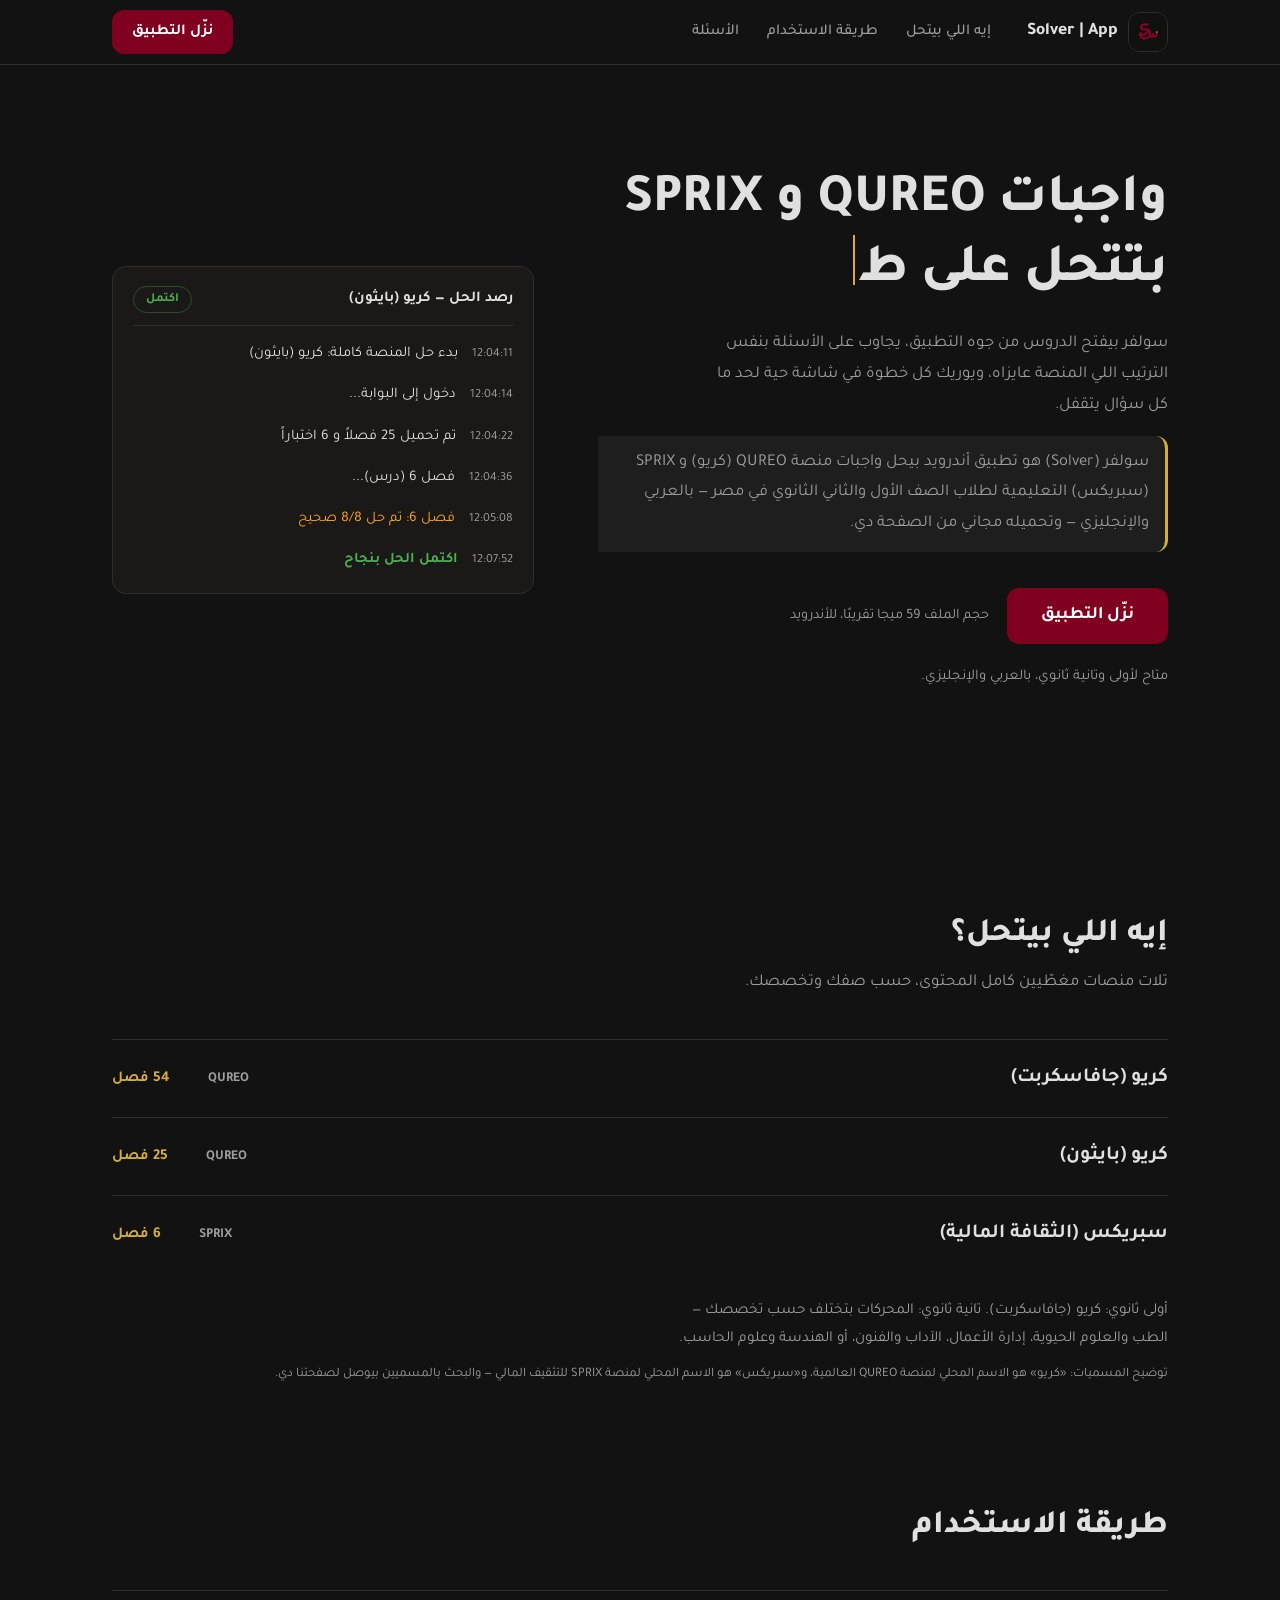
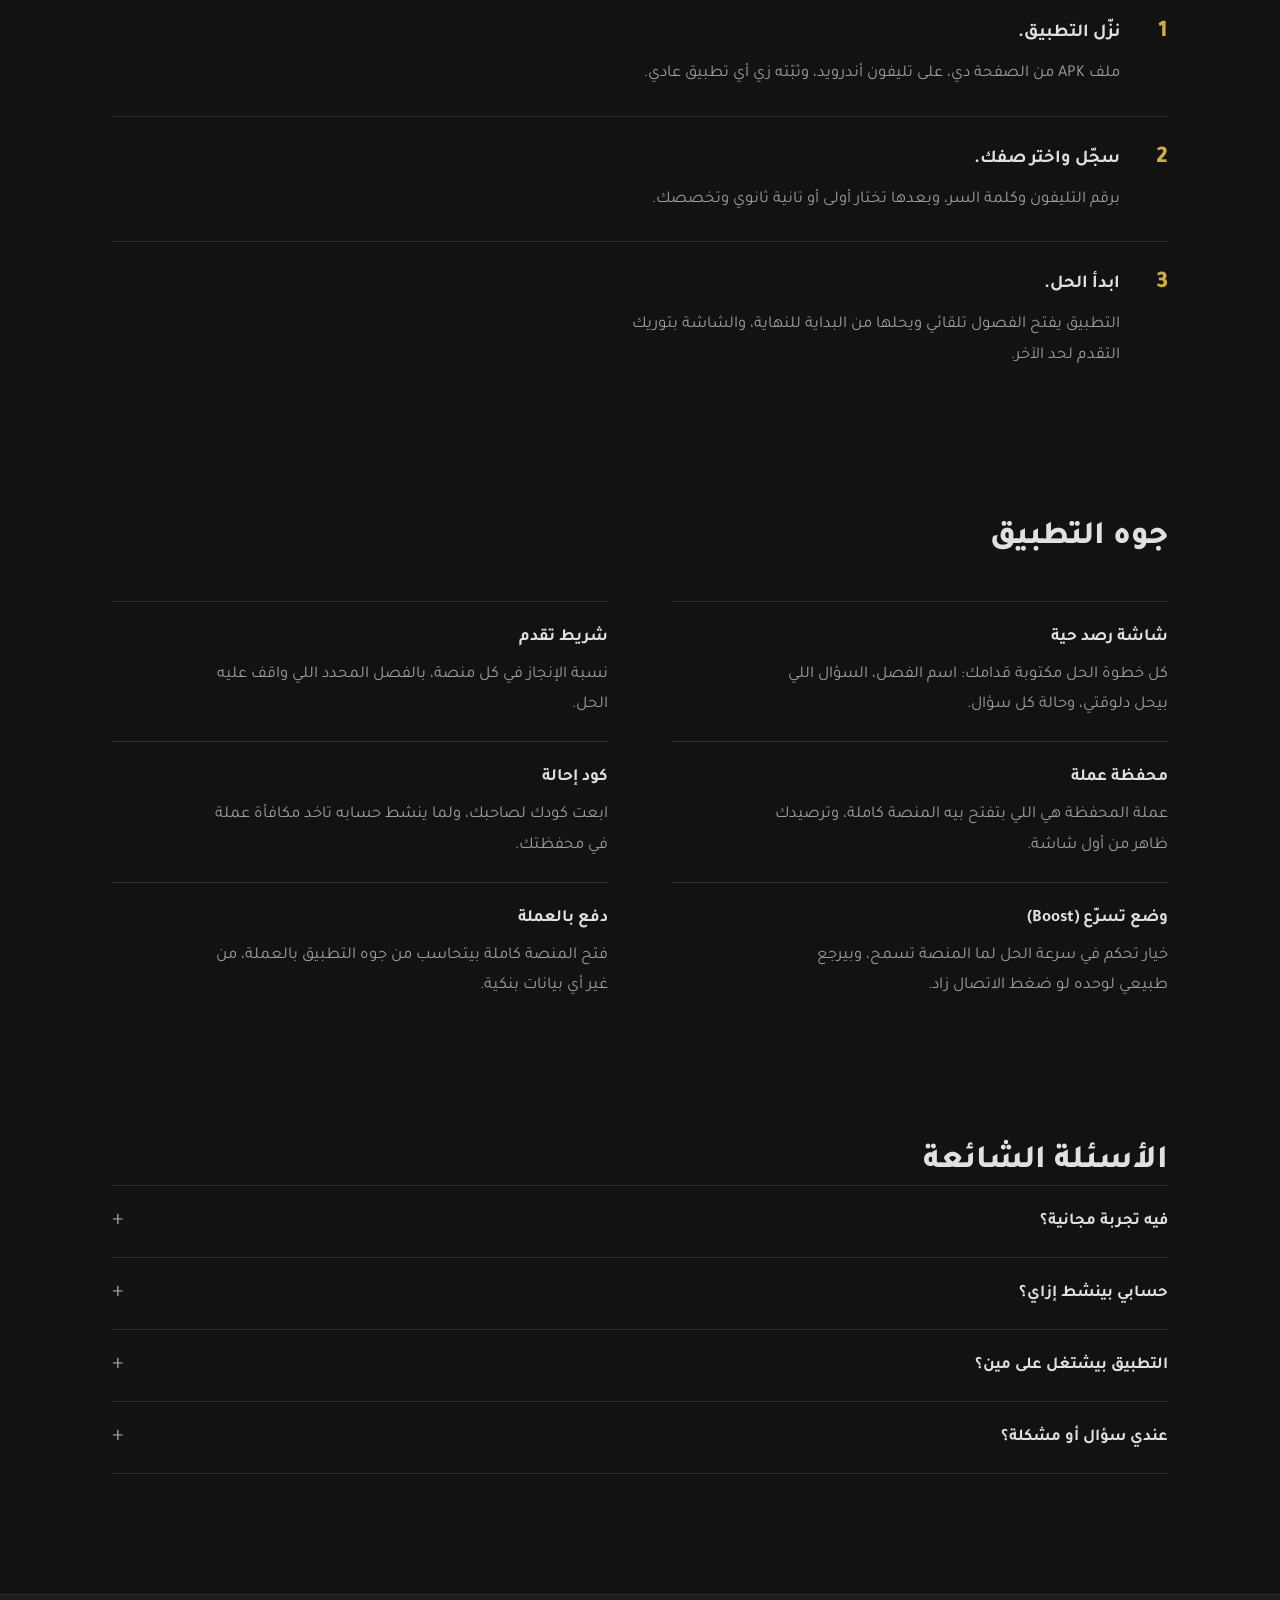
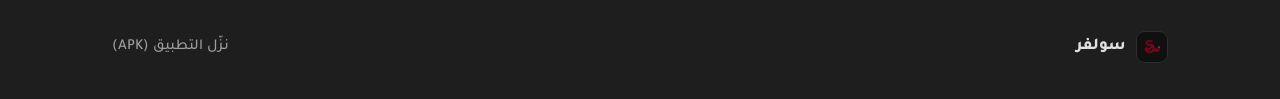
==== index.html @ 4a4a36e2 "Hero: typing animation, brand "Solver | App", hide geo-answer on mobile" ====
<!DOCTYPE html>
<html lang="ar" dir="rtl">
<head>
  <meta charset="utf-8">
  <meta name="viewport" content="width=device-width, initial-scale=1">
  <title>سولفر — حل واجبات QUREO و SPRIX</title>
  <meta name="description" content="تطبيق سولفر بيفتح دروس QUREO و SPRIX من جوه التطبيق، ويجاوب على الأسئلة خطوة بخطوة قدامك. متاح لأولى وتانية ثانوي، بالعربي والإنجليزي.">
  <meta name="theme-color" content="#121212">
  <meta name="robots" content="index,follow">
  <meta name="google-site-verification" content="googlea60b0d3c712e63ef">
  <link rel="canonical" href="https://solverapp-zeta.vercel.app/">
  <meta property="og:title" content="سولفر — حل واجبات QUREO و SPRIX">
  <meta property="og:description" content="التطبيق بيفتح الدروس من جوه، ويجاوب على الأسئلة بالترتيب اللي المنصة عايزاه — لحد ما كل سؤال يتقفل.">
  <meta property="og:type" content="website">
  <meta property="og:url" content="https://solverapp-zeta.vercel.app/">
  <meta property="og:site_name" content="سولفر">
  <meta property="og:locale" content="ar_EG">
  <meta property="og:image" content="https://solverapp-zeta.vercel.app/assets/branding/og-banner.png">
  <meta property="og:image:width" content="1200">
  <meta property="og:image:height" content="630">
  <meta property="og:image:alt" content="لوجو تطبيق سولفر على خلفية داكنة">
  <meta name="twitter:card" content="summary_large_image">
  <meta name="twitter:title" content="سولفر — حل واجبات QUREO و SPRIX">
  <meta name="twitter:description" content="تطبيق أندرويد بيحل واجبات كريو و سبريكس خطوة بخطوة — نزّله من الصفحة.">
  <meta name="twitter:image" content="https://solverapp-zeta.vercel.app/assets/branding/og-banner.png">
  <link rel="icon" type="image/png" href="assets/branding/favicon.png">
  <link rel="apple-touch-icon" href="assets/branding/apple-touch-icon.png">
  <link rel="manifest" href="manifest.json">
  <link rel="preload" as="font" type="font/woff2" href="assets/fonts/Tajawal-Regular.woff2" crossorigin>
  <link rel="preload" as="font" type="font/woff2" href="assets/fonts/Tajawal-ExtraBold.woff2" crossorigin>
  <script type="application/ld+json">
  {
    "@context": "https://schema.org",
    "@graph": [
      {
        "@type": "Organization",
        "name": "سولفر",
        "alternateName": "Solver",
        "url": "https://solverapp-zeta.vercel.app/",
        "logo": "https://solverapp-zeta.vercel.app/assets/branding/logo.png",
        "founder": { "@type": "Person", "name": "Omar Sayed" }
      },
      {
        "@type": "MobileApplication",
        "name": "سولفر",
        "alternateName": "Solver",
        "operatingSystem": "Android",
        "applicationCategory": "EducationalApplication",
        "inLanguage": ["ar", "en"],
        "fileSize": "59.5MB",
        "downloadUrl": "https://solverapp-zeta.vercel.app/downloads/Solver-Platform.apk",
        "url": "https://solverapp-zeta.vercel.app/",
        "description": "تطبيق أندرويد بيفتح دروس منصات QUREO و SPRIX من جواه ويحل واجبها بالترتيب المطلوب لأولى وتانية ثانوي بالعربي والإنجليزي.",
        "offers": {
          "@type": "Offer",
          "price": "0",
          "priceCurrency": "EGP",
          "description": "التحميل مجاني وأول فصول كل منصة بتتحل ببلاش، والباقي بعملة داخل التطبيق."
        },
        "author": { "@type": "Person", "name": "Omar Sayed" }
      },
      {
        "@type": "FAQPage",
        "mainEntity": [
          {
            "@type": "Question",
            "name": "فيه تجربة مجانية؟",
            "acceptedAnswer": { "@type": "Answer", "text": "أيوه. كل منصة فيها فصول تجريبية بتتحل ببلاش، وباقي الفصول بيتفتح بعملة من محفظتك." }
          },
          {
            "@type": "Question",
            "name": "حسابي بينشط إزاي؟",
            "acceptedAnswer": { "@type": "Answer", "text": "بعد التسجيل، الإدارة بتراجع بياناتك وتفعّل المحركات بتاعتك. لو استنيت معاملة طويلة، كلّم صفحة الدعم من جوه التطبيق." }
          },
          {
            "@type": "Question",
            "name": "التطبيق بيشتغل على مين؟",
            "acceptedAnswer": { "@type": "Answer", "text": "تليفونات أندرويد بس، مفيش إصدار للآيفون حاليًا." }
          },
          {
            "@type": "Question",
            "name": "عندي سؤال أو مشكلة؟",
            "acceptedAnswer": { "@type": "Answer", "text": "جوه التطبيق في صفحة الدعم — الفريق بيستقبل المشاكل والاقتراحات من هناك." }
          }
        ]
      }
    ]
  }
  </script>
  <link rel="stylesheet" href="assets/style.css">
  <script>document.documentElement.className += ' js';</script>
</head>
<body>

<header class="site-head">
  <div class="wrap head-in">
    <a class="brand" href="#top">
      <img class="brand-mark" src="assets/branding/logo.png" alt="" aria-hidden="true">
      <span class="brand-name">Solver | App</span>
    </a>
    <nav aria-label="التنقل الرئيسي">
      <a class="head-link" href="#ela-mokus">إيه اللي بيتحل</a>
      <a class="head-link" href="#ezay">طريقة الاستخدام</a>
      <a class="head-link" href="#asaelah">الأسئلة</a>
    </nav>
    <a class="btn btn-primary head-cta" href="downloads/Solver-Platform.apk" download>نزّل التطبيق</a>
  </div>
</header>

<main id="top">

  <section class="hero wrap">
    <div class="hero-copy">
      <h1 data-type>واجبات <span class="lat">QUREO</span> و <span class="lat">SPRIX</span> بتتحل على طول.</h1>
      <p class="hero-sub">سولفر بيفتح الدروس من جوه التطبيق، يجاوب على الأسئلة بنفس الترتيب اللي المنصة عايزاه، ويوريك كل خطوة في شاشة حية لحد ما كل سؤال يتقفل.</p>
      <p class="geo-answer">سولفر (Solver) هو تطبيق أندرويد بيحل واجبات منصة QUREO (كريو) و SPRIX (سبريكس) التعليمية لطلاب الصف الأول والثاني الثانوي في مصر — بالعربي والإنجليزي — وتحميله مجاني من الصفحة دي.</p>
      <div class="hero-actions">
        <a class="btn btn-primary btn-big" href="downloads/Solver-Platform.apk" download>نزّل التطبيق</a>
        <span class="hero-note">حجم الملف 59 ميجا تقريبًا، للأندرويد</span>
      </div>
      <p class="hero-foot">متاح لأولى وتانية ثانوي، بالعربي والإنجليزي.</p>
    </div>

    <aside class="hero-log" aria-label="مثال من شاشة رصد الحل داخل التطبيق">
      <div class="log-head">
        <span class="log-title">رصد الحل — كريو (بايثون)</span>
        <span class="log-chip">اكتمل</span>
      </div>
      <ol class="log-lines">
        <li style="--d:.05s"><span class="log-t">12:04:11</span><p>بدء حل المنصة كاملة: كريو (بايثون)</p></li>
        <li style="--d:.35s"><span class="log-t">12:04:14</span><p>دخول إلى البوابة...</p></li>
        <li style="--d:.65s"><span class="log-t">12:04:22</span><p>تم تحميل 25 فصلاً و 6 اختباراً</p></li>
        <li style="--d:.95s"><span class="log-t">12:04:36</span><p>فصل 6 (درس)...</p></li>
        <li style="--d:1.25s"><span class="log-t">12:05:08</span><p>فصل 6: تم حل 8/8 صحيح</p></li>
        <li style="--d:1.5s"><span class="log-t">12:07:52</span><p>اكتمل الحل بنجاح</p></li>
      </ol>
    </aside>
  </section>

  <section class="ela-mokus wrap" id="ela-mokus">
    <h2>إيه اللي بيتحل؟</h2>
    <p class="section-sub">تلات منصات مغطّيين كامل المحتوى، حسب صفك وتخصصك.</p>
    <ul class="mokus-list">
      <li>
        <span class="mokus-name">كريو (جافاسكربت)</span>
        <span class="mokus-plat">QUREO</span>
        <span class="mokus-chap">54 فصل</span>
      </li>
      <li>
        <span class="mokus-name">كريو (بايثون)</span>
        <span class="mokus-plat">QUREO</span>
        <span class="mokus-chap">25 فصل</span>
      </li>
      <li>
        <span class="mokus-name">سبريكس (الثقافة المالية)</span>
        <span class="mokus-plat">SPRIX</span>
        <span class="mokus-chap">6 فصل</span>
      </li>
    </ul>
    <p class="ela-note">أولى ثانوي: كريو (جافاسكربت). تانية ثانوي: المحركات بتختلف حسب تخصصك — الطب والعلوم الحيوية، إدارة الأعمال، الآداب والفنون، أو الهندسة وعلوم الحاسب.</p>
    <p class="glossary">توضيح المسميات: «كريو» هو الاسم المحلي لمنصة QUREO العالمية، و«سبريكس» هو الاسم المحلي لمنصة SPRIX للتثقيف المالي — والبحث بالمسميين بيوصل لصفحتنا دي.</p>
  </section>

  <section class="ezay wrap" id="ezay">
    <h2>طريقة الاستخدام</h2>
    <ol class="kez">
      <li>
        <strong>نزّل التطبيق.</strong>
        <p>ملف APK من الصفحة دي، على تليفون أندرويد، وثبّته زي أي تطبيق عادي.</p>
      </li>
      <li>
        <strong>سجّل واختر صفك.</strong>
        <p>برقم التليفون وكلمة السر، وبعدها تختار أولى أو تانية ثانوي وتخصصك.</p>
      </li>
      <li>
        <strong>ابدأ الحل.</strong>
        <p>التطبيق يفتح الفصول تلقائي ويحلها من البداية للنهاية، والشاشة بتوريك التقدم لحد الآخر.</p>
      </li>
    </ol>
  </section>

  <section class="jwa wrap">
    <h2>جوه التطبيق</h2>
    <ul class="jwa-list">
      <li>
        <strong>شاشة رصد حية</strong>
        <p>كل خطوة الحل مكتوبة قدامك: اسم الفصل، السؤال اللي بيحل دلوقتي، وحالة كل سؤال.</p>
      </li>
      <li>
        <strong>شريط تقدم</strong>
        <p>نسبة الإنجاز في كل منصة، بالفصل المحدد اللي واقف عليه الحل.</p>
      </li>
      <li>
        <strong>محفظة عملة</strong>
        <p>عملة المحفظة هي اللي بتفتح بيه المنصة كاملة، وترصيدك ظاهر من أول شاشة.</p>
      </li>
      <li>
        <strong>كود إحالة</strong>
        <p>ابعت كودك لصاحبك، ولما ينشط حسابه تاخد مكافأة عملة في محفظتك.</p>
      </li>
      <li>
        <strong>وضع تسرّع (Boost)</strong>
        <p>خيار تحكم في سرعة الحل لما المنصة تسمح، وبيرجع طبيعي لوحده لو ضغط الاتصال زاد.</p>
      </li>
      <li>
        <strong>دفع بالعملة</strong>
        <p>فتح المنصة كاملة بيتحاسب من جوه التطبيق بالعملة، من غير أي بيانات بنكية.</p>
      </li>
    </ul>
  </section>

  <section class="asaelah wrap" id="asaelah">
    <h2>الأسئلة الشائعة</h2>
    <details>
      <summary>فيه تجربة مجانية؟</summary>
      <p>أيوه. كل منصة فيها فصول تجريبية بتتحل ببلاش، وباقي الفصول بيتفتح بعملة من محفظتك.</p>
    </details>
    <details>
      <summary>حسابي بينشط إزاي؟</summary>
      <p>بعد التسجيل، الإدارة بتراجع بياناتك وتفعّل المحركات بتاعتك. لو استنيت معاملة طويلة، كلّم صفحة الدعم من جوه التطبيق.</p>
    </details>
    <details>
      <summary>التطبيق بيشتغل على مين؟</summary>
      <p>تليفونات أندرويد بس، مفيش إصدار للآيفون حاليًا.</p>
    </details>
    <details>
      <summary>عندي سؤال أو مشكلة؟</summary>
      <p>جوه التطبيق في صفحة الدعم — الفريق بيستقبل المشاكل والاقتراحات من هناك.</p>
    </details>
  </section>

</main>

<footer class="site-foot">
  <div class="wrap foot-in">
    <p class="foot-brand"><img class="brand-mark small" src="assets/branding/logo.png" alt="" aria-hidden="true"> سولفر</p>
    <nav aria-label="روابط مساعدة">
      <a href="downloads/Solver-Platform.apk" download>نزّل التطبيق (APK)</a>
    </nav>
  </div>
</footer>

<script src="assets/typing.js" defer></script>

</body>
</html>
---- assets/style.css ----
/* ── سولفر — صفحة الهبوط ───────────────────────────────────────────────
   نفس هوية التطبيق: ليل #121212، سطح #1E1E1E، بورجيندي فعل فقط،
   دهبي = الشعار والأرقام الحقيقية فقط، خطوط رفيعة، بدون تدرجات. */

@font-face {
  font-family: 'Tajawal';
  src: url('fonts/Tajawal-Regular.woff2') format('woff2'), url('fonts/Tajawal-Regular.ttf') format('truetype');
  font-weight: 400;
  font-display: swap;
}
@font-face {
  font-family: 'Tajawal';
  src: url('fonts/Tajawal-Medium.woff2') format('woff2'), url('fonts/Tajawal-Medium.ttf') format('truetype');
  font-weight: 500;
  font-display: swap;
}
@font-face {
  font-family: 'Tajawal';
  src: url('fonts/Tajawal-Bold.woff2') format('woff2'), url('fonts/Tajawal-Bold.ttf') format('truetype');
  font-weight: 700;
  font-display: swap;
}
@font-face {
  font-family: 'Tajawal';
  src: url('fonts/Tajawal-ExtraBold.woff2') format('woff2'), url('fonts/Tajawal-ExtraBold.ttf') format('truetype');
  font-weight: 800;
  font-display: swap;
}

:root {
  --bg: #121212;
  --surface: #1E1E1E;
  --raised: #2A2A2A;
  --line: #2E2E2E;
  --burgundy: #800020;
  --burgundy-2: #A0334A;
  --gold: #D4AF37;
  --gold-2: #E8CC6E;
  --ink: #E0E0E0;
  --ink-2: #9E9E9E;
  --ok: #4CAF50;
  --warn: #FFA726;
  --bad: #CF6679;
  --log: #1B1917;
  --radius: 14px;
  --radius-2: 12px;
  --sect: clamp(72px, 10vw, 120px);
}

.geo-answer {
  margin-top: 14px;
  padding: 12px 16px;
  border-inline-start: 3px solid var(--gold);
  background: var(--surface);
  border-radius: 0 var(--radius-2) var(--radius-2) 0;
  color: var(--ink-2);
  max-width: 620px;
}

.glossary {
  margin-top: 10px;
  color: var(--ink-2);
  font-size: 13px;
}

* { margin: 0; padding: 0; box-sizing: border-box; }

html { scroll-behavior: smooth; }

body {
  font-family: 'Tajawal', system-ui, sans-serif;
  background: var(--bg);
  color: var(--ink);
  font-size: 1.04rem;
  line-height: 1.85;
  -webkit-font-smoothing: antialiased;
  text-rendering: optimizeLegibility;
}

::selection { background: var(--burgundy); color: #fff; }

:focus-visible {
  outline: 2px solid var(--gold);
  outline-offset: 2px;
  border-radius: 3px;
}

.wrap {
  max-width: 1120px;
  margin-inline: auto;
  padding-inline: clamp(20px, 4vw, 32px);
}

.lat { font-weight: 800; }

/* ── الأزرار ── */
.btn {
  display: inline-block;
  border-radius: var(--radius-2);
  padding: 10px 20px;
  font-family: 'Tajawal';
  font-size: .95rem;
  font-weight: 700;
  text-decoration: none;
  line-height: 1.6;
}
.btn-primary {
  background: var(--burgundy);
  color: #fff;
}
.btn-primary:hover { background: var(--burgundy-2); }
.btn-big {
  font-size: 1.1rem;
  padding: 14px 34px;
}

/* ── الهيدر ── */
.site-head {
  position: sticky;
  top: 0;
  z-index: 10;
  background: var(--bg);
  border-bottom: 1px solid var(--line);
}
.head-in {
  display: flex;
  align-items: center;
  gap: 24px;
  height: 64px;
}
.brand {
  display: flex;
  align-items: center;
  gap: 10px;
  text-decoration: none;
}
.brand-mark {
  width: 40px;
  height: 40px;
  border-radius: var(--radius-2);
  border: 1px solid var(--line);
  display: block;
}
.brand-mark.small {
  width: 32px;
  height: 32px;
  border-radius: 9px;
}
.brand-name {
  color: var(--ink);
  font-weight: 800;
  font-size: 1.1rem;
}
.site-head nav { display: flex; gap: 4px; }
.head-link {
  color: var(--ink-2);
  text-decoration: none;
  font-weight: 500;
  font-size: .95rem;
  padding: 6px 12px;
  border-radius: 8px;
}
.head-link:hover { color: var(--ink); }
.head-cta { margin-inline-start: auto; }

/* ── البطل ── */
.hero {
  display: grid;
  grid-template-columns: 1.15fr .85fr;
  gap: clamp(32px, 5vw, 64px);
  align-items: center;
  padding-block: clamp(56px, 9vw, 104px);
}
.hero h1 {
  font-size: clamp(2.2rem, 5.6vw, 3.4rem);
  font-weight: 800;
  line-height: 1.22;
  max-width: 20ch;
}
.js .hero h1[data-type] { visibility: hidden; }
.js .hero h1.type-live,
.js .hero h1.type-done { visibility: visible; }
.type-caret {
  display: inline-block;
  width: 2px;
  height: .92em;
  margin-inline-start: 3px;
  vertical-align: -.1em;
  background: var(--gold);
  animation: caretBlink .9s steps(1) infinite;
}
@keyframes caretBlink {
  0%, 50% { opacity: 1; }
  50.01%, 100% { opacity: 0; }
}
.hero-copy > p:not(.hero-sub):not(.hero-foot) { color: var(--ink-2); }
.hero-sub {
  margin-top: 24px;
  max-width: 52ch;
  color: var(--ink-2);
}
.hero-actions {
  margin-top: 36px;
  display: flex;
  align-items: center;
  gap: 18px;
  flex-wrap: wrap;
}
.hero-note {
  color: var(--ink-2);
  font-size: .9rem;
}
.hero-foot {
  margin-top: 20px;
  font-size: .92rem;
  color: var(--ink-2);
}

/* ── سجل الحل (العنصر البولد الوحيد) ── */
.hero-log {
  background: var(--log);
  border: 1px solid var(--line);
  border-radius: var(--radius);
  padding: 18px 20px 12px;
}
.log-head {
  display: flex;
  align-items: center;
  justify-content: space-between;
  gap: 12px;
  padding-bottom: 12px;
  border-bottom: 1px solid var(--line);
}
.log-title { font-weight: 700; font-size: .95rem; }
.log-chip {
  color: var(--ok);
  border: 1px solid rgba(76, 175, 80, .35);
  font-size: .78rem;
  font-weight: 700;
  padding: 1px 12px;
  border-radius: 999px;
}
.log-lines {
  list-style: none;
  padding-top: 8px;
}
.log-lines li {
  display: flex;
  gap: 14px;
  align-items: baseline;
  padding: 7px 0;
  opacity: 0;
  animation: logIn .45s ease forwards;
  animation-delay: var(--d, 0s);
}
@keyframes logIn {
  from { opacity: 0; transform: translateY(7px); }
  to { opacity: 1; transform: none; }
}
.log-t {
  direction: ltr;
  font-size: .78rem;
  color: var(--ink-2);
  font-variant-numeric: tabular-nums;
  flex: none;
  padding-top: 2px;
}
.log-lines p { font-size: .92rem; color: var(--ink); }
.log-lines li:last-child p { color: var(--ok); font-weight: 700; }
.log-lines li:nth-last-child(2) p { color: var(--warn); }
@media (prefers-reduced-motion: reduce) {
  html { scroll-behavior: auto; }
  .log-lines li { opacity: 1; animation: none; }
  .js .hero h1[data-type] { visibility: visible; }
  .type-caret { animation: none; }
}

/* ── الأقسام ── */
section { padding-top: var(--sect); }
section h2 {
  font-size: clamp(1.5rem, 3.2vw, 2.05rem);
  font-weight: 800;
  line-height: 1.3;
}
.section-sub {
  color: var(--ink-2);
  margin-top: 10px;
  max-width: 56ch;
}

/* المنصات: صفوف مش كروت */
.mokus-list {
  list-style: none;
  margin-top: 40px;
}
.mokus-list li {
  display: grid;
  grid-template-columns: 1fr auto auto;
  gap: 8px clamp(16px, 3vw, 40px);
  align-items: baseline;
  padding: 20px 0;
  border-top: 1px solid var(--line);
}
.mokus-name {
  font-weight: 700;
  font-size: 1.25rem;
}
.mokus-plat {
  color: var(--ink-2);
  font-weight: 700;
  font-size: .85rem;
}
.mokus-chap {
  color: var(--gold);
  font-weight: 700;
  font-size: .95rem;
  white-space: nowrap;
}
.ela-note {
  margin-top: 24px;
  color: var(--ink-2);
  font-size: .95rem;
  max-width: 64ch;
}

/* الخطوات: تسلسل حقيقي */
.kez {
  list-style: none;
  margin-top: 40px;
}
.kez li {
  display: grid;
  grid-template-columns: auto 1fr;
  gap: 8px 20px;
  align-items: baseline;
  padding: 26px 0;
  border-top: 1px solid var(--line);
}
.kez li::before {
  counter-increment:seq;
  content: counter(seq, decimal);
  color: var(--gold);
  font-weight: 800;
  font-size: 1.5rem;
  line-height: 1.2;
  min-width: 2ch;
}
.kez { counter-reset: seq; }
.kez strong { font-size: 1.15rem; font-weight: 700; }
.kez p {
  grid-column: 2;
  color: var(--ink-2);
  max-width: 56ch;
}

/* جوه التطبيق */
.jwa-list {
  list-style: none;
  margin-top: 40px;
  display: grid;
  grid-template-columns: repeat(2, 1fr);
  column-gap: clamp(32px, 5vw, 64px);
}
.jwa-list li {
  border-top: 1px solid var(--line);
  padding: 20px 0;
}
.jwa-list strong { font-size: 1.08rem; font-weight: 700; }
.jwa-list p {
  margin-top: 6px;
  color: var(--ink-2);
  max-width: 44ch;
}

/* الأسئلة */
.asaelah details {
  border-top: 1px solid var(--line);
}
.asaelah details:last-of-type { border-bottom: 1px solid var(--line); }
.asaelah summary {
  display: flex;
  align-items: center;
  justify-content: space-between;
  gap: 16px;
  padding: 20px 0;
  cursor: pointer;
  list-style: none;
  font-weight: 700;
  font-size: 1.05rem;
}
.asaelah summary::-webkit-details-marker { display: none; }
.asaelah summary::after {
  content: '+';
  color: var(--ink-2);
  font-weight: 400;
  font-size: 1.4rem;
  line-height: 1;
  flex: none;
}
.asaelah details[open] summary::after { content: '−'; }
.asaelah summary:hover { color: #fff; }
.asaelah details p {
  color: var(--ink-2);
  padding-bottom: 22px;
  max-width: 62ch;
}
.asaelah { padding-bottom: var(--sect); }

/* الفوتر */
.site-foot {
  background: var(--surface);
  border-top: 1px solid var(--line);
  padding: 36px 0;
}
.foot-in {
  display: flex;
  flex-wrap: wrap;
  align-items: center;
  gap: 12px 32px;
}
.foot-brand {
  display: flex;
  align-items: center;
  gap: 10px;
  font-weight: 800;
}
.site-foot nav {
  display: flex;
  gap: 24px;
  margin-inline-start: auto;
}
.site-foot a {
  color: var(--ink-2);
  text-decoration: none;
  font-weight: 500;
  font-size: .95rem;
}
.site-foot a:hover { color: var(--ink); }

/* ── استجابة ── */
@media (max-width: 940px) {
  .hero { grid-template-columns: 1fr; }
  .hero-log { max-width: 560px; }
}
@media (max-width: 720px) {
  .site-head nav { display: none; }
  .geo-answer { display: none; }
  .jwa-list { grid-template-columns: 1fr; }
  .mokus-list li { grid-template-columns: 1fr auto; }
  .mokus-plat { display: none; }
  .kez li { gap: 8px 18px; }
}
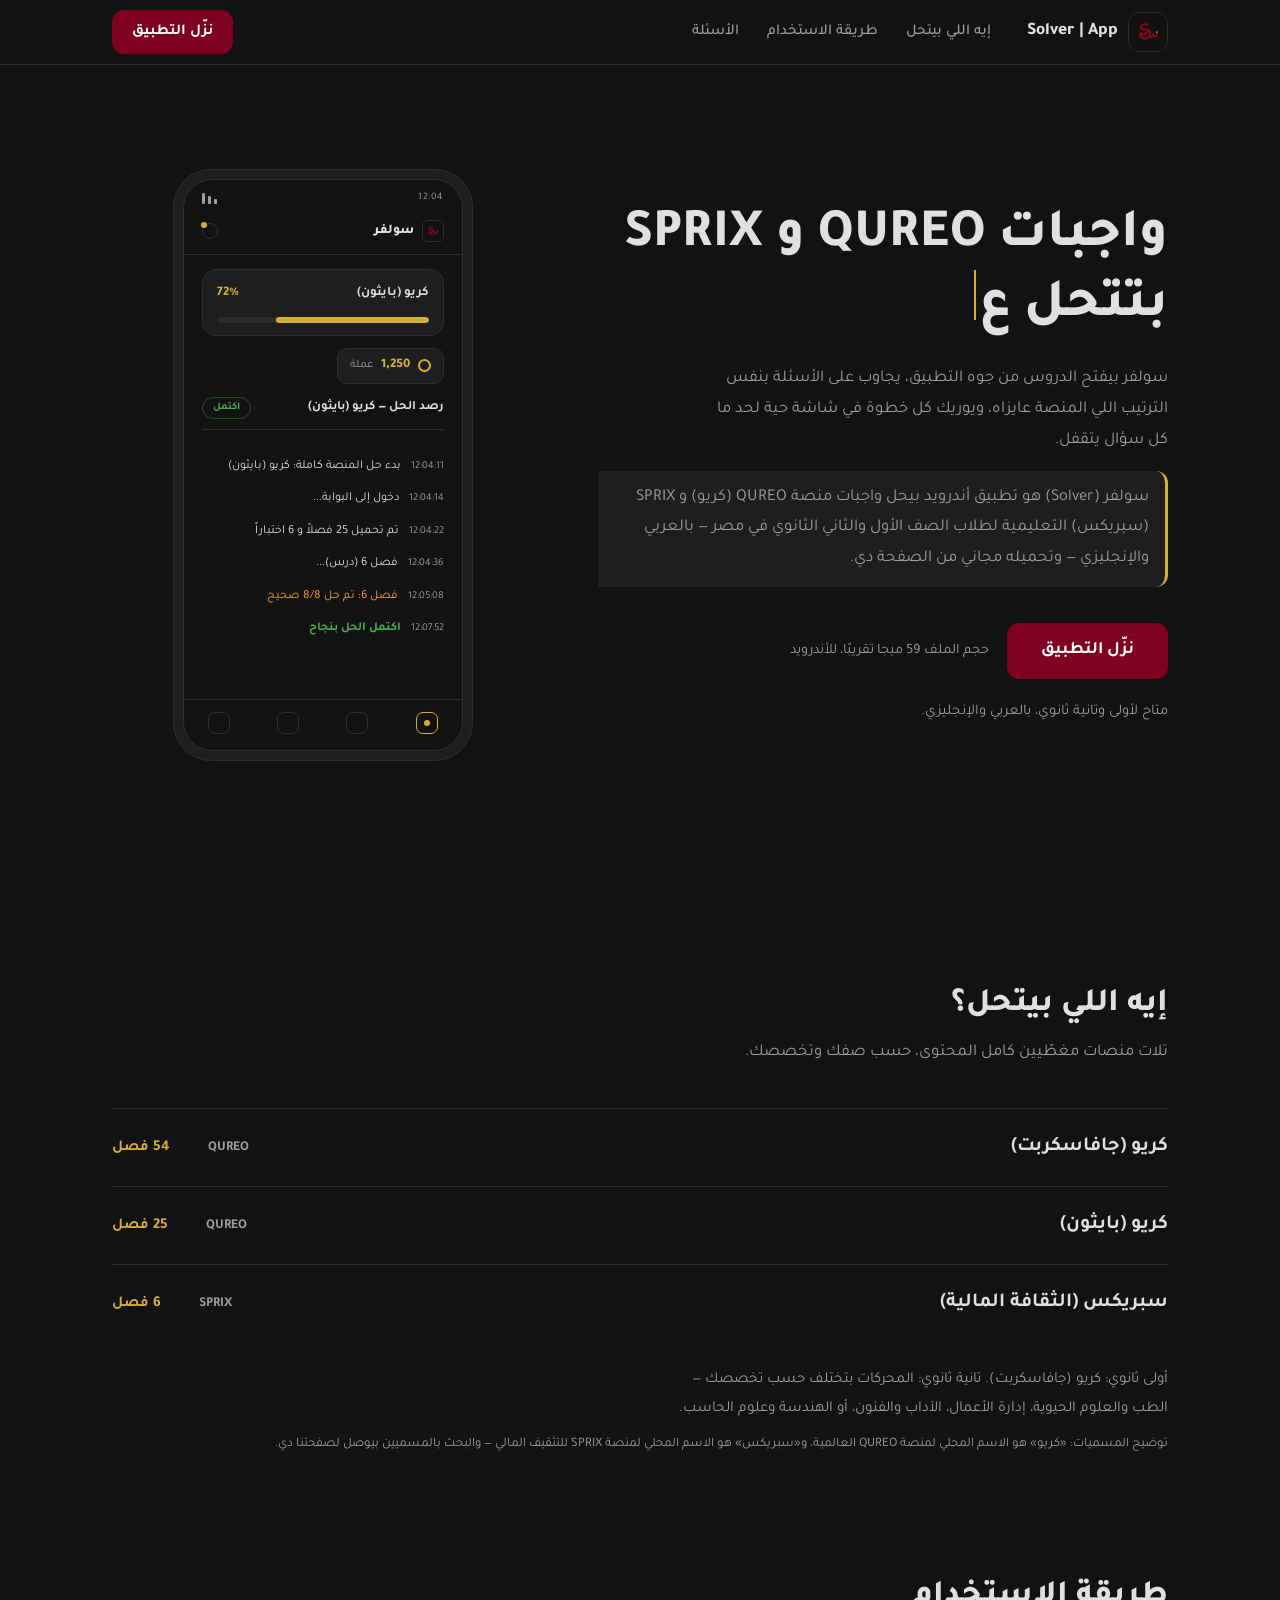
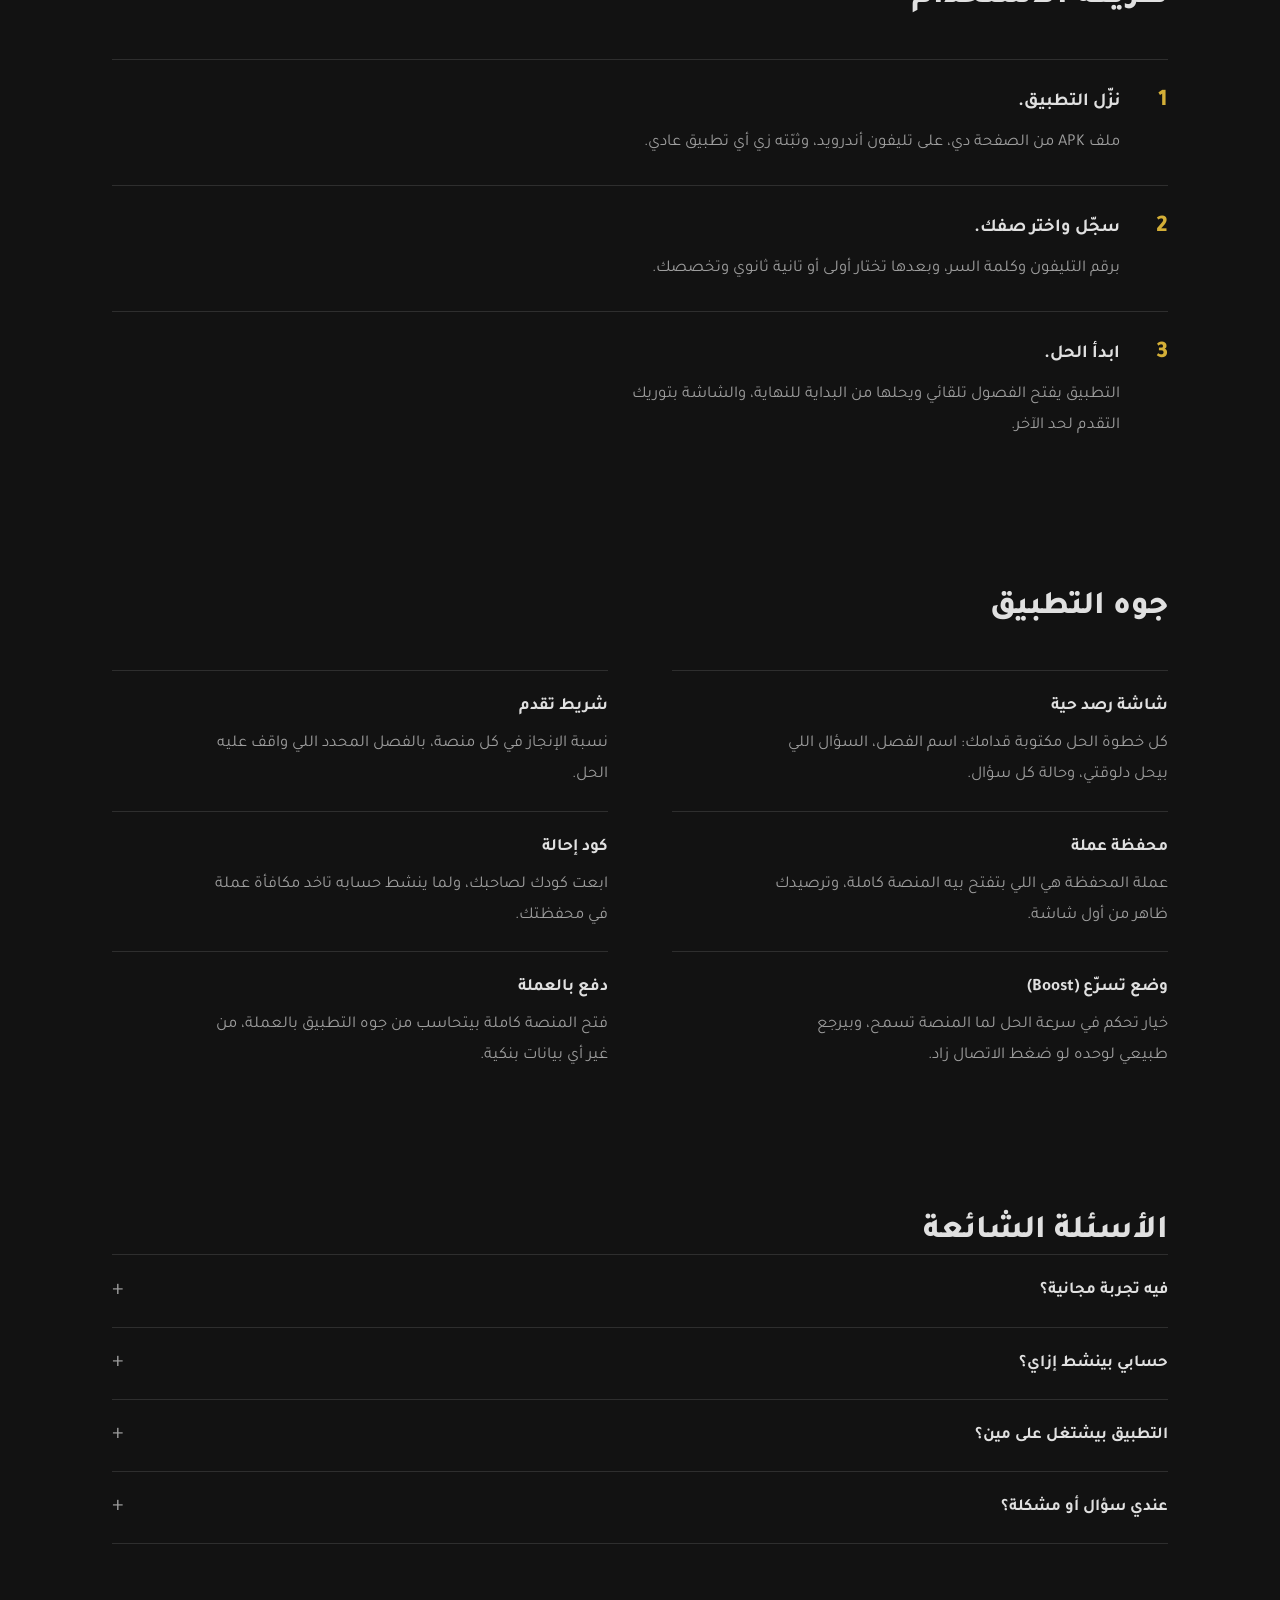
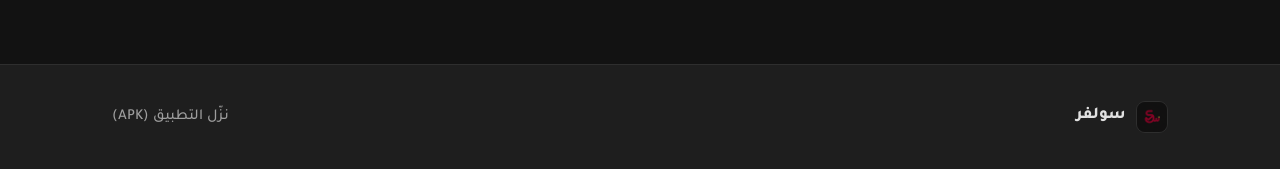
==== commit 76162d73: "H22222" ====
--- a/index.html
+++ b/index.html
@@ -121,19 +121,51 @@
       <p class="hero-foot">متاح لأولى وتانية ثانوي، بالعربي والإنجليزي.</p>
     </div>
 
-    <aside class="hero-log" aria-label="مثال من شاشة رصد الحل داخل التطبيق">
-      <div class="log-head">
-        <span class="log-title">رصد الحل — كريو (بايثون)</span>
-        <span class="log-chip">اكتمل</span>
+    <aside class="hero-device" aria-label="مثال من شاشة رصد الحل داخل التطبيق">
+      <div class="device">
+        <div class="device-screen">
+          <div class="dev-status" aria-hidden="true">
+            <span class="dev-time">12:04</span>
+            <span class="dev-sig"><i></i><i></i><i></i></span>
+          </div>
+          <div class="dev-bar">
+            <span class="dev-brand">
+              <img class="dev-logo" src="assets/branding/logo.png" alt="" aria-hidden="true">
+              <span class="dev-name">سولفر</span>
+            </span>
+            <span class="dev-bell" aria-hidden="true"></span>
+          </div>
+          <div class="dev-body">
+            <div class="dev-card">
+              <div class="dev-card-top">
+                <span class="dev-plat">كريو (بايثون)</span>
+                <span class="dev-pct">72%</span>
+              </div>
+              <div class="dev-progress"><span style="width:72%"></span></div>
+            </div>
+            <div class="dev-wallet">
+              <span class="dev-coin" aria-hidden="true"></span>
+              <span class="dev-wallet-num">1,250</span>
+              <span class="dev-wallet-lbl">عملة</span>
+            </div>
+            <div class="log-head">
+              <span class="log-title">رصد الحل — كريو (بايثون)</span>
+              <span class="log-chip">اكتمل</span>
+            </div>
+            <ol class="log-lines">
+              <li style="--d:.05s"><span class="log-t">12:04:11</span><p>بدء حل المنصة كاملة: كريو (بايثون)</p></li>
+              <li style="--d:.35s"><span class="log-t">12:04:14</span><p>دخول إلى البوابة...</p></li>
+              <li style="--d:.65s"><span class="log-t">12:04:22</span><p>تم تحميل 25 فصلاً و 6 اختباراً</p></li>
+              <li style="--d:.95s"><span class="log-t">12:04:36</span><p>فصل 6 (درس)...</p></li>
+              <li style="--d:1.25s"><span class="log-t">12:05:08</span><p>فصل 6: تم حل 8/8 صحيح</p></li>
+              <li style="--d:1.5s"><span class="log-t">12:07:52</span><p>اكتمل الحل بنجاح</p></li>
+            </ol>
+          </div>
+          <nav class="dev-nav" aria-hidden="true">
+            <i class="on"></i><i></i><i></i><i></i>
+          </nav>
+        </div>
       </div>
-      <ol class="log-lines">
-        <li style="--d:.05s"><span class="log-t">12:04:11</span><p>بدء حل المنصة كاملة: كريو (بايثون)</p></li>
-        <li style="--d:.35s"><span class="log-t">12:04:14</span><p>دخول إلى البوابة...</p></li>
-        <li style="--d:.65s"><span class="log-t">12:04:22</span><p>تم تحميل 25 فصلاً و 6 اختباراً</p></li>
-        <li style="--d:.95s"><span class="log-t">12:04:36</span><p>فصل 6 (درس)...</p></li>
-        <li style="--d:1.25s"><span class="log-t">12:05:08</span><p>فصل 6: تم حل 8/8 صحيح</p></li>
-        <li style="--d:1.5s"><span class="log-t">12:07:52</span><p>اكتمل الحل بنجاح</p></li>
-      </ol>
     </aside>
   </section>
 
--- a/assets/style.css
+++ b/assets/style.css
@@ -216,12 +216,174 @@
   color: var(--ink-2);
 }
 
-/* ── سجل الحل (العنصر البولد الوحيد) ── */
-.hero-log {
-  background: var(--log);
-  border: 1px solid var(--line);
-  border-radius: var(--radius);
-  padding: 18px 20px 12px;
+/* ── معاينة داخل التطبيق (فريم تليفون) ── */
+.hero-device {
+  display: flex;
+  justify-content: center;
+}
+.device {
+  width: min(300px, 84vw);
+  background: var(--surface);
+  border: 1px solid var(--line);
+  border-radius: 38px;
+  padding: 9px;
+}
+.device-screen {
+  display: flex;
+  flex-direction: column;
+  min-height: 572px;
+  background: var(--bg);
+  border: 1px solid var(--line);
+  border-radius: 29px;
+  overflow: hidden;
+}
+.dev-status {
+  display: flex;
+  align-items: center;
+  justify-content: space-between;
+  padding: 9px 18px 0;
+  color: var(--ink-2);
+  font-size: 10px;
+}
+.dev-time {
+  direction: ltr;
+  font-variant-numeric: tabular-nums;
+  letter-spacing: .5px;
+}
+.dev-sig { display: flex; align-items: flex-end; gap: 3px; }
+.dev-sig i {
+  display: block;
+  width: 3px;
+  background: var(--ink-2);
+  border-radius: 1px;
+}
+.dev-sig i:nth-child(1) { height: 5px; }
+.dev-sig i:nth-child(2) { height: 8px; }
+.dev-sig i:nth-child(3) { height: 11px; }
+.dev-bar {
+  display: flex;
+  align-items: center;
+  justify-content: space-between;
+  gap: 10px;
+  padding: 11px 18px;
+  border-bottom: 1px solid var(--line);
+}
+.dev-brand { display: flex; align-items: center; gap: 8px; }
+.dev-logo {
+  display: block;
+  width: 22px;
+  height: 22px;
+  border-radius: 6px;
+  border: 1px solid var(--line);
+}
+.dev-name { font-weight: 800; font-size: .84rem; }
+.dev-bell {
+  position: relative;
+  width: 16px;
+  height: 16px;
+  border: 1px solid var(--line);
+  border-radius: 50%;
+}
+.dev-bell::after {
+  content: "";
+  position: absolute;
+  top: -2px;
+  inset-inline-end: -2px;
+  width: 6px;
+  height: 6px;
+  border-radius: 50%;
+  background: var(--gold);
+}
+.dev-body {
+  flex: 1;
+  display: flex;
+  flex-direction: column;
+  gap: 12px;
+  padding: 14px 18px 6px;
+}
+.dev-card {
+  background: var(--surface);
+  border: 1px solid var(--line);
+  border-radius: 14px;
+  padding: 12px 14px;
+}
+.dev-card-top {
+  display: flex;
+  align-items: baseline;
+  justify-content: space-between;
+  gap: 10px;
+}
+.dev-plat { font-weight: 700; font-size: .82rem; }
+.dev-pct {
+  direction: ltr;
+  color: var(--gold);
+  font-weight: 800;
+  font-size: .82rem;
+  font-variant-numeric: tabular-nums;
+}
+.dev-progress {
+  margin-top: 10px;
+  height: 6px;
+  border-radius: 999px;
+  background: var(--raised);
+  overflow: hidden;
+}
+.dev-progress span {
+  display: block;
+  height: 100%;
+  border-radius: 999px;
+  background: var(--gold);
+}
+.dev-wallet {
+  display: inline-flex;
+  align-items: center;
+  gap: 8px;
+  align-self: flex-start;
+  background: var(--surface);
+  border: 1px solid var(--line);
+  border-radius: 10px;
+  padding: 5px 12px;
+}
+.dev-coin {
+  width: 13px;
+  height: 13px;
+  border: 2px solid var(--gold);
+  border-radius: 50%;
+  box-sizing: border-box;
+}
+.dev-wallet-num {
+  direction: ltr;
+  color: var(--gold);
+  font-weight: 800;
+  font-size: .82rem;
+  font-variant-numeric: tabular-nums;
+}
+.dev-wallet-lbl { color: var(--ink-2); font-size: .72rem; }
+.dev-nav {
+  display: flex;
+  justify-content: space-between;
+  align-items: center;
+  padding: 12px 24px 16px;
+  border-top: 1px solid var(--line);
+}
+.dev-nav i {
+  position: relative;
+  display: block;
+  width: 22px;
+  height: 22px;
+  border: 1px solid var(--line);
+  border-radius: 7px;
+}
+.dev-nav i.on { border-color: var(--gold); }
+.dev-nav i.on::after {
+  content: "";
+  position: absolute;
+  inset: 0;
+  margin: auto;
+  width: 6px;
+  height: 6px;
+  border-radius: 50%;
+  background: var(--gold);
 }
 .log-head {
   display: flex;
@@ -268,6 +430,12 @@
 .log-lines p { font-size: .92rem; color: var(--ink); }
 .log-lines li:last-child p { color: var(--ok); font-weight: 700; }
 .log-lines li:nth-last-child(2) p { color: var(--warn); }
+.device-screen .log-head { padding-bottom: 9px; }
+.device-screen .log-title { font-size: .8rem; }
+.device-screen .log-chip { font-size: .66rem; padding: 0 10px; }
+.device-screen .log-lines li { gap: 10px; padding: 5px 0; }
+.device-screen .log-t { font-size: .66rem; }
+.device-screen .log-lines p { font-size: .76rem; }
 @media (prefers-reduced-motion: reduce) {
   html { scroll-behavior: auto; }
   .log-lines li { opacity: 1; animation: none; }
@@ -440,7 +608,6 @@
 /* ── استجابة ── */
 @media (max-width: 940px) {
   .hero { grid-template-columns: 1fr; }
-  .hero-log { max-width: 560px; }
 }
 @media (max-width: 720px) {
   .site-head nav { display: none; }
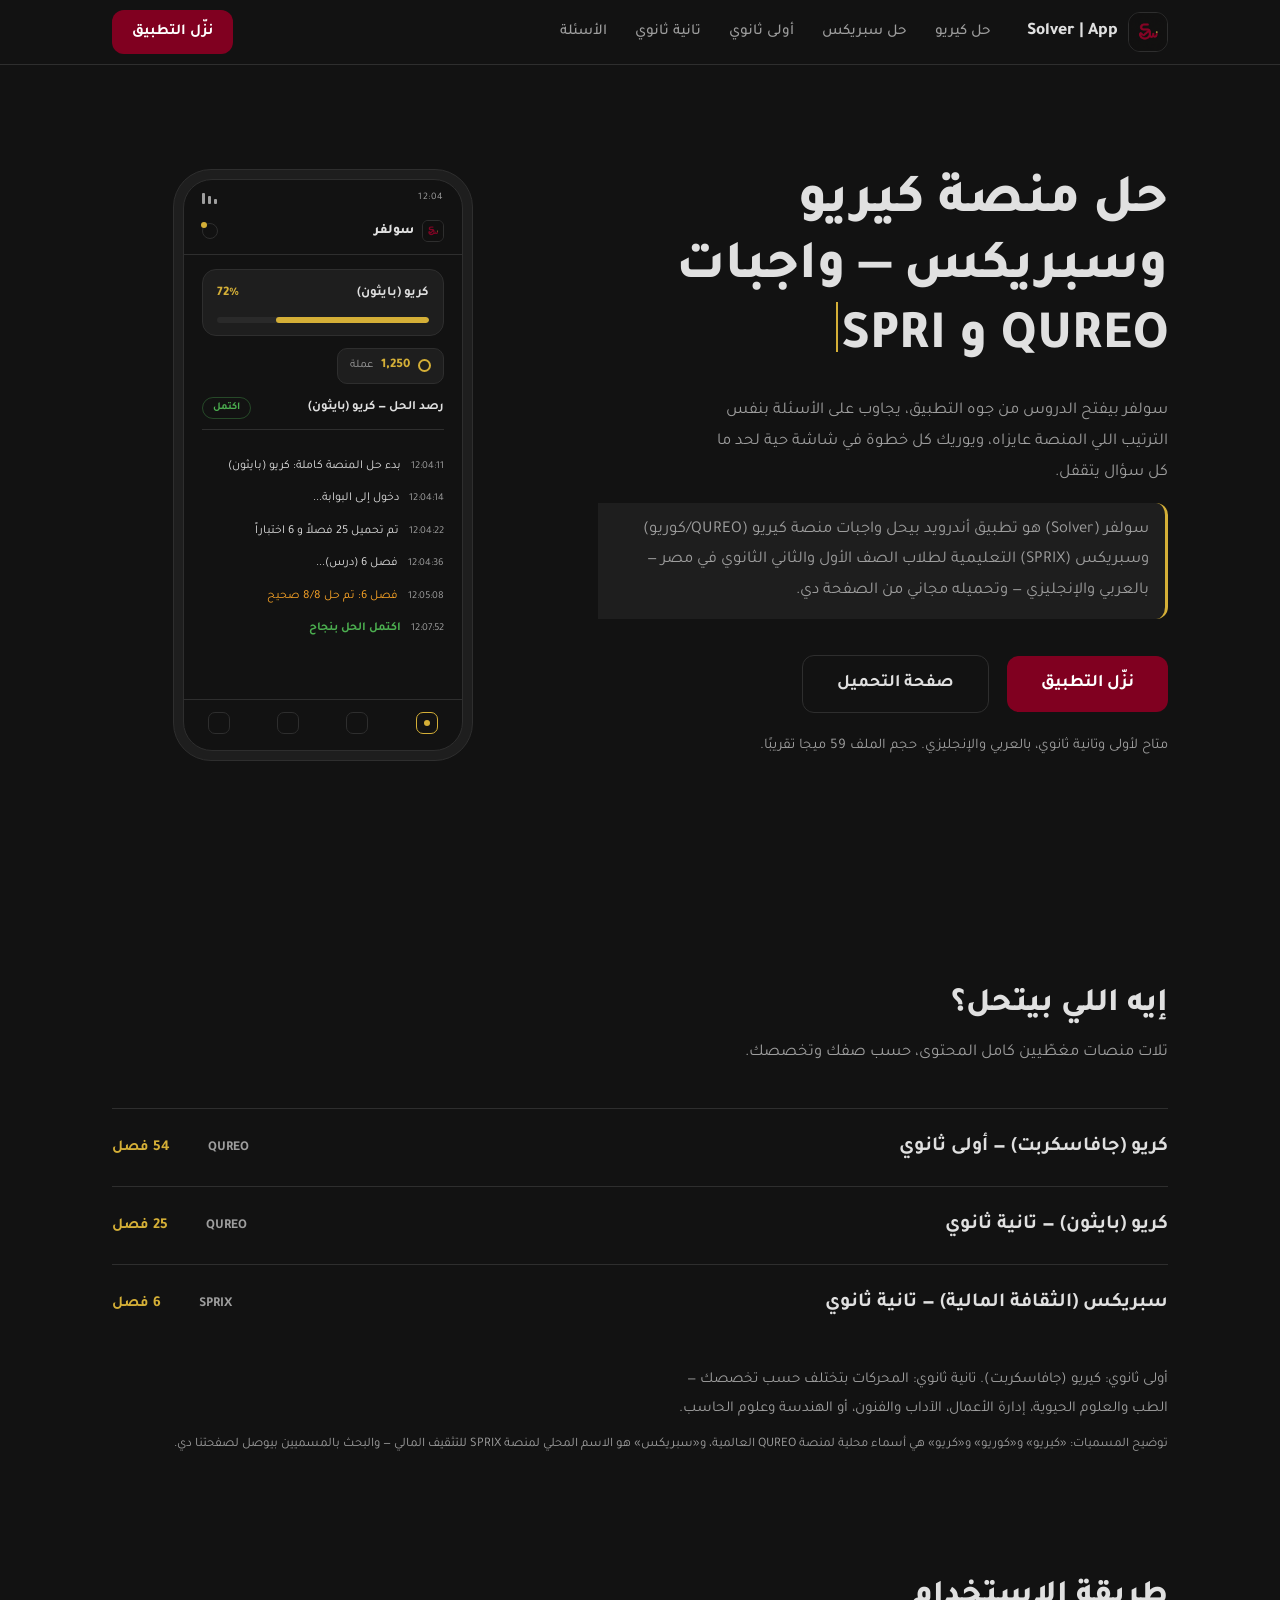
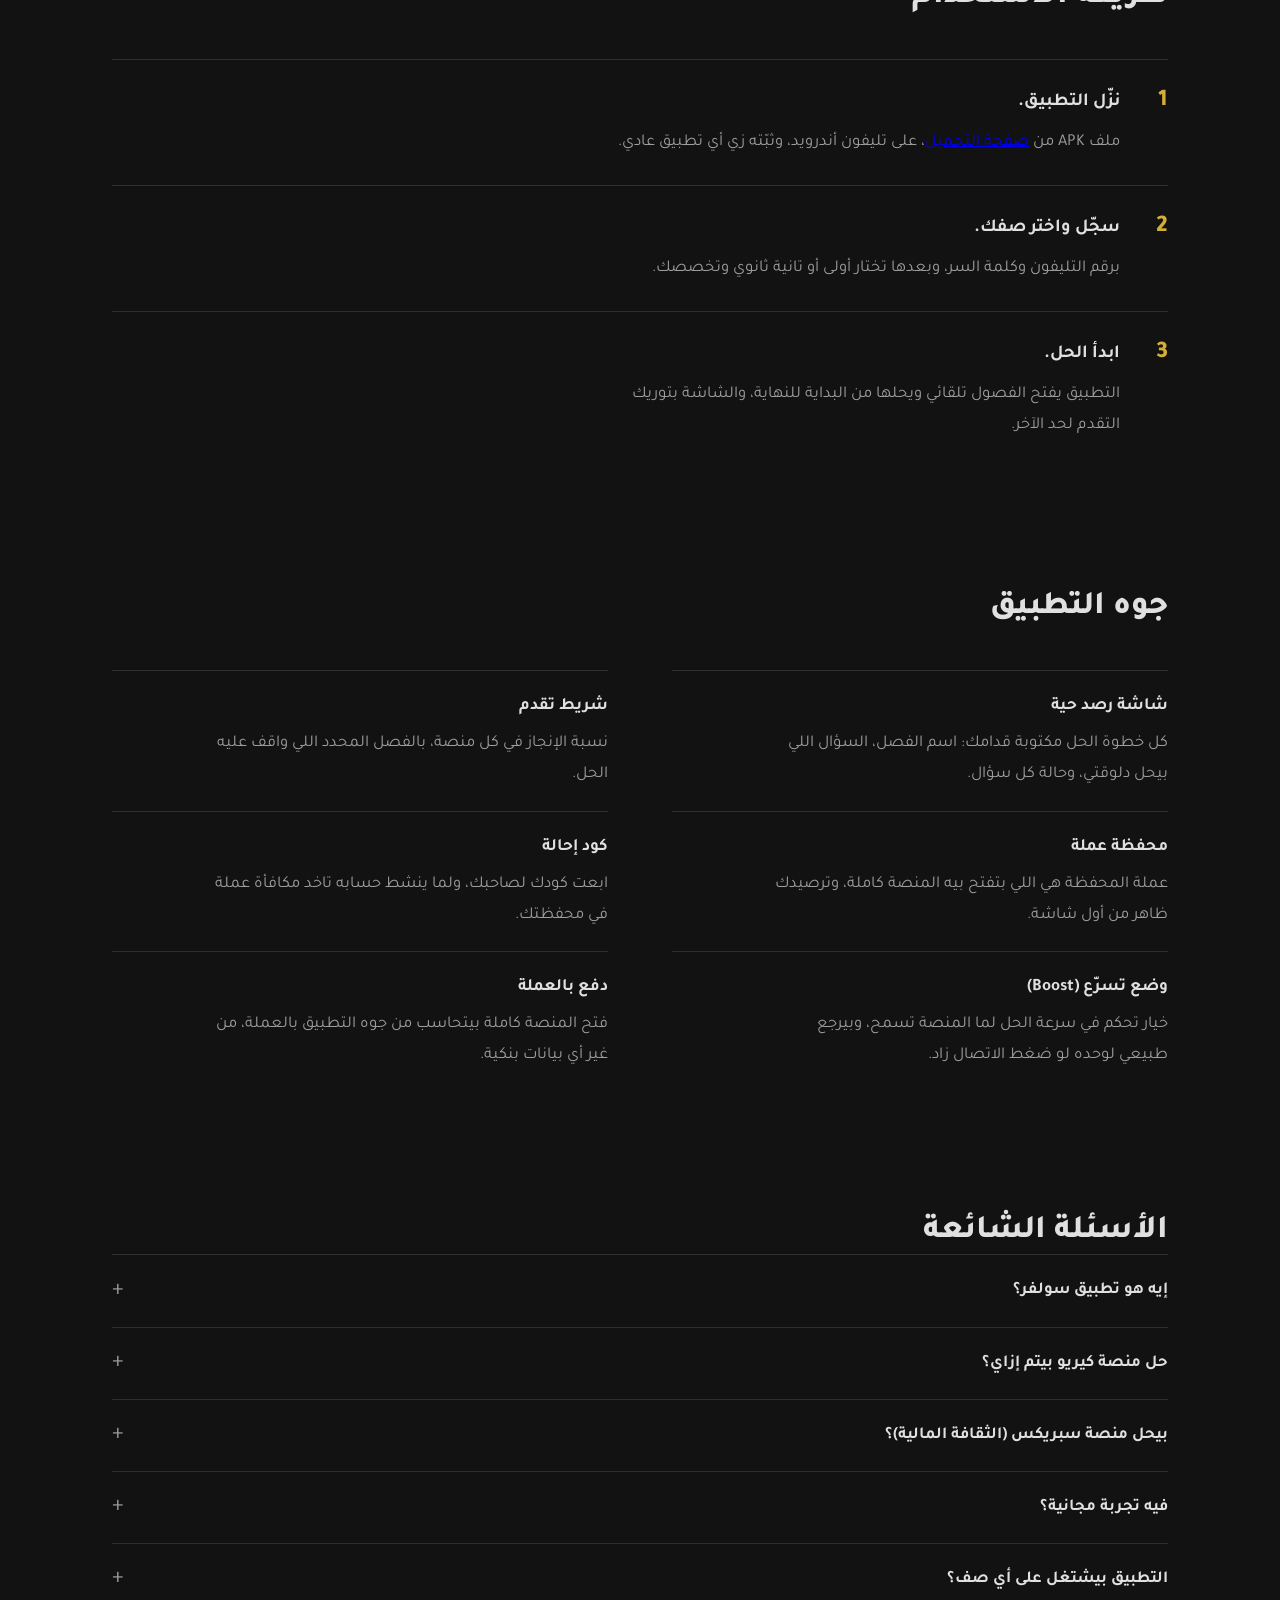
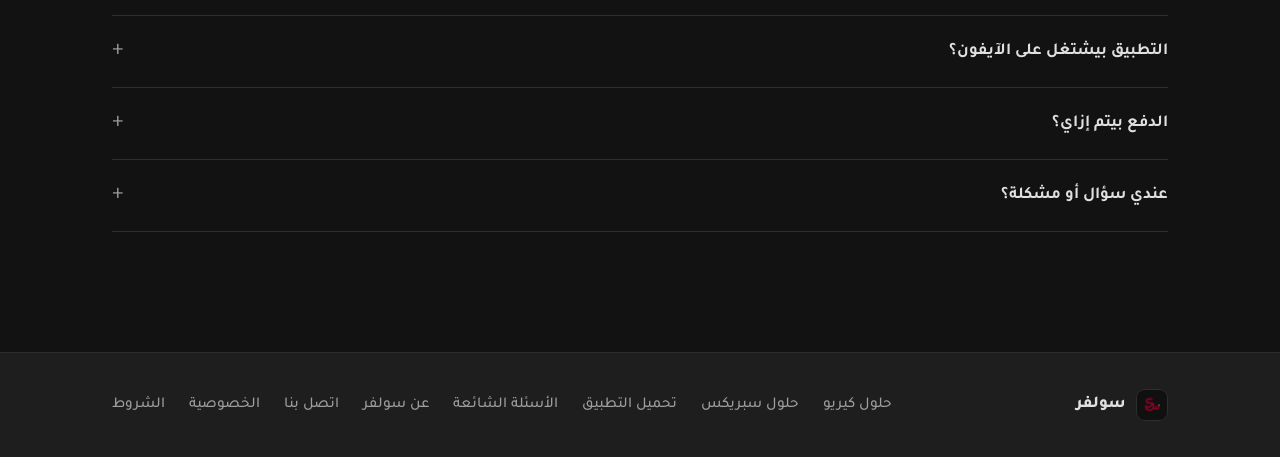
==== commit def0e1a9: "SEO: unify domain to solver.site, add solution landing pages - Point canonical/og/schema/sitemap/rob" ====
--- a/index.html
+++ b/index.html
@@ -3,41 +3,47 @@
 <head>
   <meta charset="utf-8">
   <meta name="viewport" content="width=device-width, initial-scale=1">
-  <title>سولفر — حل واجبات QUREO و SPRIX</title>
-  <meta name="description" content="تطبيق سولفر بيفتح دروس QUREO و SPRIX من جوه التطبيق، ويجاوب على الأسئلة خطوة بخطوة قدامك. متاح لأولى وتانية ثانوي، بالعربي والإنجليزي.">
+  <title>حل منصة كيريو (QUREO) وسبريكس — تطبيق سولفر لأولى وتانية ثانوي</title>
+  <meta name="description" content="حل منصة كيريو (QUREO/كوريو) وسبريكس (SPRIX) كامل لأولى وتانية ثانوي بالعربي والإنجليزي. تطبيق سولفر للأندرويد بيحل الواجبات خطوة بخطوة — حمّله مجانًا.">
   <meta name="theme-color" content="#121212">
   <meta name="robots" content="index,follow">
-  <meta name="google-site-verification" content="googlea60b0d3c712e63ef">
-  <link rel="canonical" href="https://solverapp-zeta.vercel.app/">
-  <meta property="og:title" content="سولفر — حل واجبات QUREO و SPRIX">
-  <meta property="og:description" content="التطبيق بيفتح الدروس من جوه، ويجاوب على الأسئلة بالترتيب اللي المنصة عايزاه — لحد ما كل سؤال يتقفل.">
+  <link rel="canonical" href="https://solver.site/">
+  <meta property="og:title" content="حل منصة كيريو (QUREO) وسبريكس — تطبيق سولفر">
+  <meta property="og:description" content="التطبيق بيفتح دروس منصة كيريو وسبريكس من جوه، ويحلها بالترتيب المطلوب خطوة بخطوة لأولى وتانية ثانوي.">
   <meta property="og:type" content="website">
-  <meta property="og:url" content="https://solverapp-zeta.vercel.app/">
+  <meta property="og:url" content="https://solver.site/">
   <meta property="og:site_name" content="سولفر">
   <meta property="og:locale" content="ar_EG">
-  <meta property="og:image" content="https://solverapp-zeta.vercel.app/assets/branding/og-banner.png">
+  <meta property="og:image" content="https://solver.site/assets/branding/og-banner.png">
   <meta property="og:image:width" content="1200">
   <meta property="og:image:height" content="630">
   <meta property="og:image:alt" content="لوجو تطبيق سولفر على خلفية داكنة">
   <meta name="twitter:card" content="summary_large_image">
-  <meta name="twitter:title" content="سولفر — حل واجبات QUREO و SPRIX">
-  <meta name="twitter:description" content="تطبيق أندرويد بيحل واجبات كريو و سبريكس خطوة بخطوة — نزّله من الصفحة.">
-  <meta name="twitter:image" content="https://solverapp-zeta.vercel.app/assets/branding/og-banner.png">
-  <link rel="icon" type="image/png" href="assets/branding/favicon.png">
-  <link rel="apple-touch-icon" href="assets/branding/apple-touch-icon.png">
-  <link rel="manifest" href="manifest.json">
-  <link rel="preload" as="font" type="font/woff2" href="assets/fonts/Tajawal-Regular.woff2" crossorigin>
-  <link rel="preload" as="font" type="font/woff2" href="assets/fonts/Tajawal-ExtraBold.woff2" crossorigin>
+  <meta name="twitter:title" content="حل منصة كيريو (QUREO) وسبريكس — تطبيق سولفر">
+  <meta name="twitter:description" content="تطبيق أندرويد بيحل واجبات كيريو وسبريكس خطوة بخطوة — نزّله من الصفحة.">
+  <meta name="twitter:image" content="https://solver.site/assets/branding/og-banner.png">
+  <link rel="icon" type="image/png" href="/assets/branding/favicon.png">
+  <link rel="apple-touch-icon" href="/assets/branding/apple-touch-icon.png">
+  <link rel="manifest" href="/manifest.json">
+  <link rel="preload" as="font" type="font/woff2" href="/assets/fonts/Tajawal-Regular.woff2" crossorigin>
+  <link rel="preload" as="font" type="font/woff2" href="/assets/fonts/Tajawal-ExtraBold.woff2" crossorigin>
   <script type="application/ld+json">
   {
     "@context": "https://schema.org",
     "@graph": [
       {
+        "@type": "WebSite",
+        "name": "سولفر",
+        "alternateName": "Solver",
+        "url": "https://solver.site/",
+        "inLanguage": "ar"
+      },
+      {
         "@type": "Organization",
         "name": "سولفر",
         "alternateName": "Solver",
-        "url": "https://solverapp-zeta.vercel.app/",
-        "logo": "https://solverapp-zeta.vercel.app/assets/branding/logo.png",
+        "url": "https://solver.site/",
+        "logo": "https://solver.site/assets/branding/logo.png",
         "founder": { "@type": "Person", "name": "Omar Sayed" }
       },
       {
@@ -48,14 +54,15 @@
         "applicationCategory": "EducationalApplication",
         "inLanguage": ["ar", "en"],
         "fileSize": "59.5MB",
-        "downloadUrl": "https://solverapp-zeta.vercel.app/downloads/Solver-Platform.apk",
-        "url": "https://solverapp-zeta.vercel.app/",
-        "description": "تطبيق أندرويد بيفتح دروس منصات QUREO و SPRIX من جواه ويحل واجبها بالترتيب المطلوب لأولى وتانية ثانوي بالعربي والإنجليزي.",
+        "image": "https://solver.site/assets/branding/og-banner.png",
+        "downloadUrl": "https://solver.site/downloads/Solver-Platform.apk",
+        "url": "https://solver.site/",
+        "description": "تطبيق أندرويد بيفتح دروس منصات QUREO (كيريو) و SPRIX (سبريكس) من جواه ويحل واجبها بالترتيب المطلوب لأولى وتانية ثانوي بالعربي والإنجليزي.",
         "offers": {
           "@type": "Offer",
           "price": "0",
           "priceCurrency": "EGP",
-          "description": "التحميل مجاني وأول فصول كل منصة بتتحل ببلاش، والباقي بعملة داخل التطبيق."
+          "description": "التحميل مجاني وأول فصول كل منصة بتتحل ببلاش، والباقي بيتفتح بعملة من المحفظة جوه التطبيق."
         },
         "author": { "@type": "Person", "name": "Omar Sayed" }
       },
@@ -64,18 +71,38 @@
         "mainEntity": [
           {
             "@type": "Question",
+            "name": "إيه هو تطبيق سولفر؟",
+            "acceptedAnswer": { "@type": "Answer", "text": "سولفر تطبيق أندرويد بيحل واجبات منصة كيريو (QUREO) وسبريكس (SPRIX) لأولى وتانية ثانوي، بيفتح الدروس من جوه التطبيق ويحلها بالترتيب اللي المنصة عايزاه." }
+          },
+          {
+            "@type": "Question",
+            "name": "حل منصة كيريو بيتم إزاي؟",
+            "acceptedAnswer": { "@type": "Answer", "text": "تسجّل بياناتك، تختار صفك، وبعد ما الإدارة تفعّل المحركات، التطبيق يفتح فصول كيريو ويحلها من البداية للنهاية مع شاشة رصد حية بتوريك كل خطوة." }
+          },
+          {
+            "@type": "Question",
+            "name": "بيحل منصة سبريكس (الثقافة المالية)؟",
+            "acceptedAnswer": { "@type": "Answer", "text": "أيوه. سبريكس للتثقيف المالي مدعومة بالكامل — 6 فصول لتانية ثانوي بالعربي والإنجليزي." }
+          },
+          {
+            "@type": "Question",
             "name": "فيه تجربة مجانية؟",
             "acceptedAnswer": { "@type": "Answer", "text": "أيوه. كل منصة فيها فصول تجريبية بتتحل ببلاش، وباقي الفصول بيتفتح بعملة من محفظتك." }
           },
           {
             "@type": "Question",
-            "name": "حسابي بينشط إزاي؟",
-            "acceptedAnswer": { "@type": "Answer", "text": "بعد التسجيل، الإدارة بتراجع بياناتك وتفعّل المحركات بتاعتك. لو استنيت معاملة طويلة، كلّم صفحة الدعم من جوه التطبيق." }
-          },
-          {
-            "@type": "Question",
-            "name": "التطبيق بيشتغل على مين؟",
+            "name": "التطبيق بيشتغل على أي صف؟",
+            "acceptedAnswer": { "@type": "Answer", "text": "أولى وتانية ثانوي. أولى: كيريو جافاسكربت. تانية: المحركات بتختلف حسب تخصصك — الطب والعلوم الحيوية، إدارة الأعمال، الآداب والفنون، أو الهندسة وعلوم الحاسب." }
+          },
+          {
+            "@type": "Question",
+            "name": "التطبيق بيشتغل على الآيفون؟",
             "acceptedAnswer": { "@type": "Answer", "text": "تليفونات أندرويد بس، مفيش إصدار للآيفون حاليًا." }
+          },
+          {
+            "@type": "Question",
+            "name": "الدفع بيتم إزاي؟",
+            "acceptedAnswer": { "@type": "Answer", "text": "فتح المنصة كاملة بيتحاسب من جوه التطبيق بعملة المحفظة، من غير أي بيانات بنكية." }
           },
           {
             "@type": "Question",
@@ -87,23 +114,25 @@
     ]
   }
   </script>
-  <link rel="stylesheet" href="assets/style.css">
+  <link rel="stylesheet" href="/assets/style.css">
   <script>document.documentElement.className += ' js';</script>
 </head>
 <body>
 
 <header class="site-head">
   <div class="wrap head-in">
-    <a class="brand" href="#top">
-      <img class="brand-mark" src="assets/branding/logo.png" alt="" aria-hidden="true">
+    <a class="brand" href="/">
+      <img class="brand-mark" src="/assets/branding/logo.png" alt="" aria-hidden="true" width="40" height="40">
       <span class="brand-name">Solver | App</span>
     </a>
     <nav aria-label="التنقل الرئيسي">
-      <a class="head-link" href="#ela-mokus">إيه اللي بيتحل</a>
-      <a class="head-link" href="#ezay">طريقة الاستخدام</a>
-      <a class="head-link" href="#asaelah">الأسئلة</a>
+      <a class="head-link" href="/qureo-solutions">حل كيريو</a>
+      <a class="head-link" href="/sprix-solutions">حل سبريكس</a>
+      <a class="head-link" href="/qureo-grade-10">أولى ثانوي</a>
+      <a class="head-link" href="/qureo-grade-11">تانية ثانوي</a>
+      <a class="head-link" href="/faq">الأسئلة</a>
     </nav>
-    <a class="btn btn-primary head-cta" href="downloads/Solver-Platform.apk" download>نزّل التطبيق</a>
+    <a class="btn btn-primary head-cta" href="/download">نزّل التطبيق</a>
   </div>
 </header>
 
@@ -111,14 +140,14 @@
 
   <section class="hero wrap">
     <div class="hero-copy">
-      <h1 data-type>واجبات <span class="lat">QUREO</span> و <span class="lat">SPRIX</span> بتتحل على طول.</h1>
+      <h1 data-type>حل منصة كيريو وسبريكس — واجبات <span class="lat">QUREO</span> و <span class="lat">SPRIX</span> أولى وتانية ثانوي.</h1>
       <p class="hero-sub">سولفر بيفتح الدروس من جوه التطبيق، يجاوب على الأسئلة بنفس الترتيب اللي المنصة عايزاه، ويوريك كل خطوة في شاشة حية لحد ما كل سؤال يتقفل.</p>
-      <p class="geo-answer">سولفر (Solver) هو تطبيق أندرويد بيحل واجبات منصة QUREO (كريو) و SPRIX (سبريكس) التعليمية لطلاب الصف الأول والثاني الثانوي في مصر — بالعربي والإنجليزي — وتحميله مجاني من الصفحة دي.</p>
+      <p class="geo-answer">سولفر (Solver) هو تطبيق أندرويد بيحل واجبات منصة كيريو (QUREO/كوريو) وسبريكس (SPRIX) التعليمية لطلاب الصف الأول والثاني الثانوي في مصر — بالعربي والإنجليزي — وتحميله مجاني من الصفحة دي.</p>
       <div class="hero-actions">
-        <a class="btn btn-primary btn-big" href="downloads/Solver-Platform.apk" download>نزّل التطبيق</a>
-        <span class="hero-note">حجم الملف 59 ميجا تقريبًا، للأندرويد</span>
+        <a class="btn btn-primary btn-big" href="/downloads/Solver-Platform.apk" download>نزّل التطبيق</a>
+        <a class="btn btn-ghost btn-big" href="/download">صفحة التحميل</a>
       </div>
-      <p class="hero-foot">متاح لأولى وتانية ثانوي، بالعربي والإنجليزي.</p>
+      <p class="hero-foot">متاح لأولى وتانية ثانوي، بالعربي والإنجليزي. حجم الملف 59 ميجا تقريبًا.</p>
     </div>
 
     <aside class="hero-device" aria-label="مثال من شاشة رصد الحل داخل التطبيق">
@@ -130,7 +159,7 @@
           </div>
           <div class="dev-bar">
             <span class="dev-brand">
-              <img class="dev-logo" src="assets/branding/logo.png" alt="" aria-hidden="true">
+              <img class="dev-logo" src="/assets/branding/logo.png" alt="" aria-hidden="true" width="22" height="22">
               <span class="dev-name">سولفر</span>
             </span>
             <span class="dev-bell" aria-hidden="true"></span>
@@ -174,23 +203,23 @@
     <p class="section-sub">تلات منصات مغطّيين كامل المحتوى، حسب صفك وتخصصك.</p>
     <ul class="mokus-list">
       <li>
-        <span class="mokus-name">كريو (جافاسكربت)</span>
+        <a class="mokus-name" href="/qureo-grade-10">كريو (جافاسكربت) — أولى ثانوي</a>
         <span class="mokus-plat">QUREO</span>
         <span class="mokus-chap">54 فصل</span>
       </li>
       <li>
-        <span class="mokus-name">كريو (بايثون)</span>
+        <a class="mokus-name" href="/qureo-grade-11">كريو (بايثون) — تانية ثانوي</a>
         <span class="mokus-plat">QUREO</span>
         <span class="mokus-chap">25 فصل</span>
       </li>
       <li>
-        <span class="mokus-name">سبريكس (الثقافة المالية)</span>
+        <a class="mokus-name" href="/sprix-solutions">سبريكس (الثقافة المالية) — تانية ثانوي</a>
         <span class="mokus-plat">SPRIX</span>
         <span class="mokus-chap">6 فصل</span>
       </li>
     </ul>
-    <p class="ela-note">أولى ثانوي: كريو (جافاسكربت). تانية ثانوي: المحركات بتختلف حسب تخصصك — الطب والعلوم الحيوية، إدارة الأعمال، الآداب والفنون، أو الهندسة وعلوم الحاسب.</p>
-    <p class="glossary">توضيح المسميات: «كريو» هو الاسم المحلي لمنصة QUREO العالمية، و«سبريكس» هو الاسم المحلي لمنصة SPRIX للتثقيف المالي — والبحث بالمسميين بيوصل لصفحتنا دي.</p>
+    <p class="ela-note">أولى ثانوي: كيريو (جافاسكربت). تانية ثانوي: المحركات بتختلف حسب تخصصك — الطب والعلوم الحيوية، إدارة الأعمال، الآداب والفنون، أو الهندسة وعلوم الحاسب.</p>
+    <p class="glossary">توضيح المسميات: «كيريو» و«كوريو» و«كريو» هي أسماء محلية لمنصة QUREO العالمية، و«سبريكس» هو الاسم المحلي لمنصة SPRIX للتثقيف المالي — والبحث بالمسميين بيوصل لصفحتنا دي.</p>
   </section>
 
   <section class="ezay wrap" id="ezay">
@@ -198,7 +227,7 @@
     <ol class="kez">
       <li>
         <strong>نزّل التطبيق.</strong>
-        <p>ملف APK من الصفحة دي، على تليفون أندرويد، وثبّته زي أي تطبيق عادي.</p>
+        <p>ملف APK من <a href="/download">صفحة التحميل</a>، على تليفون أندرويد، وثبّته زي أي تطبيق عادي.</p>
       </li>
       <li>
         <strong>سجّل واختر صفك.</strong>
@@ -244,16 +273,32 @@
   <section class="asaelah wrap" id="asaelah">
     <h2>الأسئلة الشائعة</h2>
     <details>
+      <summary>إيه هو تطبيق سولفر؟</summary>
+      <p>سولفر تطبيق أندرويد بيحل واجبات منصة كيريو (QUREO) وسبريكس (SPRIX) لأولى وتانية ثانوي، بيفتح الدروس من جوه التطبيق ويحلها بالترتيب اللي المنصة عايزاه.</p>
+    </details>
+    <details>
+      <summary>حل منصة كيريو بيتم إزاي؟</summary>
+      <p>تسجّل بياناتك، تختار صفك، وبعد ما الإدارة تفعّل المحركات، التطبيق يفتح فصول كيريو ويحلها من البداية للنهاية مع شاشة رصد حية بتوريك كل خطوة.</p>
+    </details>
+    <details>
+      <summary>بيحل منصة سبريكس (الثقافة المالية)؟</summary>
+      <p>أيوه. سبريكس للتثقيف المالي مدعومة بالكامل — 6 فصول لتانية ثانوي بالعربي والإنجليزي.</p>
+    </details>
+    <details>
       <summary>فيه تجربة مجانية؟</summary>
       <p>أيوه. كل منصة فيها فصول تجريبية بتتحل ببلاش، وباقي الفصول بيتفتح بعملة من محفظتك.</p>
     </details>
     <details>
-      <summary>حسابي بينشط إزاي؟</summary>
-      <p>بعد التسجيل، الإدارة بتراجع بياناتك وتفعّل المحركات بتاعتك. لو استنيت معاملة طويلة، كلّم صفحة الدعم من جوه التطبيق.</p>
-    </details>
-    <details>
-      <summary>التطبيق بيشتغل على مين؟</summary>
+      <summary>التطبيق بيشتغل على أي صف؟</summary>
+      <p>أولى وتانية ثانوي. أولى: كيريو جافاسكربت. تانية: المحركات بتختلف حسب تخصصك — الطب والعلوم الحيوية، إدارة الأعمال، الآداب والفنون، أو الهندسة وعلوم الحاسب.</p>
+    </details>
+    <details>
+      <summary>التطبيق بيشتغل على الآيفون؟</summary>
       <p>تليفونات أندرويد بس، مفيش إصدار للآيفون حاليًا.</p>
+    </details>
+    <details>
+      <summary>الدفع بيتم إزاي؟</summary>
+      <p>فتح المنصة كاملة بيتحاسب من جوه التطبيق بعملة المحفظة، من غير أي بيانات بنكية.</p>
     </details>
     <details>
       <summary>عندي سؤال أو مشكلة؟</summary>
@@ -265,14 +310,21 @@
 
 <footer class="site-foot">
   <div class="wrap foot-in">
-    <p class="foot-brand"><img class="brand-mark small" src="assets/branding/logo.png" alt="" aria-hidden="true"> سولفر</p>
+    <p class="foot-brand"><img class="brand-mark small" src="/assets/branding/logo.png" alt="" aria-hidden="true" width="32" height="32"> سولفر</p>
     <nav aria-label="روابط مساعدة">
-      <a href="downloads/Solver-Platform.apk" download>نزّل التطبيق (APK)</a>
+      <a href="/qureo-solutions">حلول كيريو</a>
+      <a href="/sprix-solutions">حلول سبريكس</a>
+      <a href="/download">تحميل التطبيق</a>
+      <a href="/faq">الأسئلة الشائعة</a>
+      <a href="/about">عن سولفر</a>
+      <a href="/contact">اتصل بنا</a>
+      <a href="/privacy">الخصوصية</a>
+      <a href="/terms">الشروط</a>
     </nav>
   </div>
 </footer>
 
-<script src="assets/typing.js" defer></script>
+<script src="/assets/typing.js" defer></script>
 
 </body>
 </html>
--- a/assets/style.css
+++ b/assets/style.css
@@ -109,6 +109,12 @@
   color: #fff;
 }
 .btn-primary:hover { background: var(--burgundy-2); }
+.btn-ghost {
+  background: transparent;
+  color: var(--ink);
+  border: 1px solid var(--line);
+}
+.btn-ghost:hover { border-color: var(--ink-2); }
 .btn-big {
   font-size: 1.1rem;
   padding: 14px 34px;
@@ -472,7 +478,10 @@
 .mokus-name {
   font-weight: 700;
   font-size: 1.25rem;
-}
+  color: var(--ink);
+  text-decoration: none;
+}
+a.mokus-name:hover { color: var(--gold); }
 .mokus-plat {
   color: var(--ink-2);
   font-weight: 700;
@@ -594,7 +603,8 @@
 }
 .site-foot nav {
   display: flex;
-  gap: 24px;
+  flex-wrap: wrap;
+  gap: 8px 24px;
   margin-inline-start: auto;
 }
 .site-foot a {
@@ -605,15 +615,137 @@
 }
 .site-foot a:hover { color: var(--ink); }
 
+/* ── صفحات المحتوى ── */
+.page-head {
+  padding-top: clamp(40px, 7vw, 80px);
+  padding-bottom: 8px;
+}
+.page-head h1 {
+  font-size: clamp(1.9rem, 4.6vw, 2.9rem);
+  font-weight: 800;
+  line-height: 1.3;
+  max-width: 26ch;
+}
+.page-head .lead {
+  margin-top: 16px;
+  max-width: 62ch;
+  color: var(--ink-2);
+}
+.crumbs {
+  display: flex;
+  flex-wrap: wrap;
+  align-items: center;
+  gap: 8px;
+  font-size: .85rem;
+  color: var(--ink-2);
+  margin-bottom: 18px;
+}
+.crumbs a { color: var(--ink-2); text-decoration: none; }
+.crumbs a:hover { color: var(--ink); }
+.crumbs span[aria-hidden] { color: var(--line); }
+
+.prose {
+  max-width: 68ch;
+  margin-top: 28px;
+}
+.prose h2 {
+  margin-top: 40px;
+  font-size: clamp(1.35rem, 2.6vw, 1.8rem);
+}
+.prose h3 {
+  margin-top: 28px;
+  font-size: 1.15rem;
+  font-weight: 700;
+}
+.prose p { margin-top: 14px; color: var(--ink-2); }
+.prose ul, .prose ol { margin: 14px 0 0; padding-inline-start: 22px; color: var(--ink-2); }
+.prose li { margin-top: 8px; }
+.prose a { color: var(--gold); text-decoration: none; }
+.prose a:hover { text-decoration: underline; }
+.prose strong { color: var(--ink); }
+
+.facts {
+  list-style: none;
+  margin-top: 28px;
+  border-top: 1px solid var(--line);
+}
+.facts li {
+  display: grid;
+  grid-template-columns: minmax(140px, 220px) 1fr;
+  gap: 8px 24px;
+  padding: 16px 0;
+  border-bottom: 1px solid var(--line);
+}
+.facts dt, .facts .k { color: var(--ink-2); font-weight: 500; }
+.facts .v { color: var(--ink); font-weight: 700; }
+
+.cards {
+  list-style: none;
+  margin-top: 32px;
+  display: grid;
+  grid-template-columns: repeat(2, 1fr);
+  gap: 1px;
+  background: var(--line);
+  border: 1px solid var(--line);
+  border-radius: var(--radius);
+  overflow: hidden;
+}
+.cards a, .cards li > div {
+  display: block;
+  padding: 24px;
+  background: var(--surface);
+  text-decoration: none;
+  color: var(--ink);
+}
+.cards a:hover { background: var(--raised); }
+.cards strong { display: block; font-size: 1.1rem; font-weight: 700; }
+.cards p { margin-top: 6px; color: var(--ink-2); font-size: .95rem; }
+
+.cta-band {
+  margin-top: var(--sect);
+  padding: clamp(28px, 5vw, 44px);
+  background: var(--surface);
+  border: 1px solid var(--line);
+  border-radius: var(--radius);
+  display: flex;
+  flex-wrap: wrap;
+  align-items: center;
+  justify-content: space-between;
+  gap: 20px;
+}
+.cta-band h2 { font-size: clamp(1.3rem, 2.6vw, 1.7rem); }
+.cta-band p { margin-top: 6px; color: var(--ink-2); }
+.cta-band--tight { margin-top: 32px; }
+
+.related {
+  margin-top: var(--sect);
+  padding-bottom: var(--sect);
+}
+.related h2 { font-size: 1.4rem; }
+.related ul { list-style: none; margin-top: 20px; border-top: 1px solid var(--line); }
+.related li { border-bottom: 1px solid var(--line); }
+.related a {
+  display: block;
+  padding: 16px 0;
+  color: var(--ink);
+  text-decoration: none;
+  font-weight: 500;
+}
+.related a:hover { color: var(--gold); }
+
+.legal { padding-bottom: var(--sect); }
+
 /* ── استجابة ── */
 @media (max-width: 940px) {
   .hero { grid-template-columns: 1fr; }
 }
 @media (max-width: 720px) {
   .site-head nav { display: none; }
-  .geo-answer { display: none; }
   .jwa-list { grid-template-columns: 1fr; }
   .mokus-list li { grid-template-columns: 1fr auto; }
   .mokus-plat { display: none; }
   .kez li { gap: 8px 18px; }
-}
+  .cards { grid-template-columns: 1fr; }
+  .facts li { grid-template-columns: 1fr; gap: 2px; }
+  .geo-answer { font-size: .95rem; }
+}
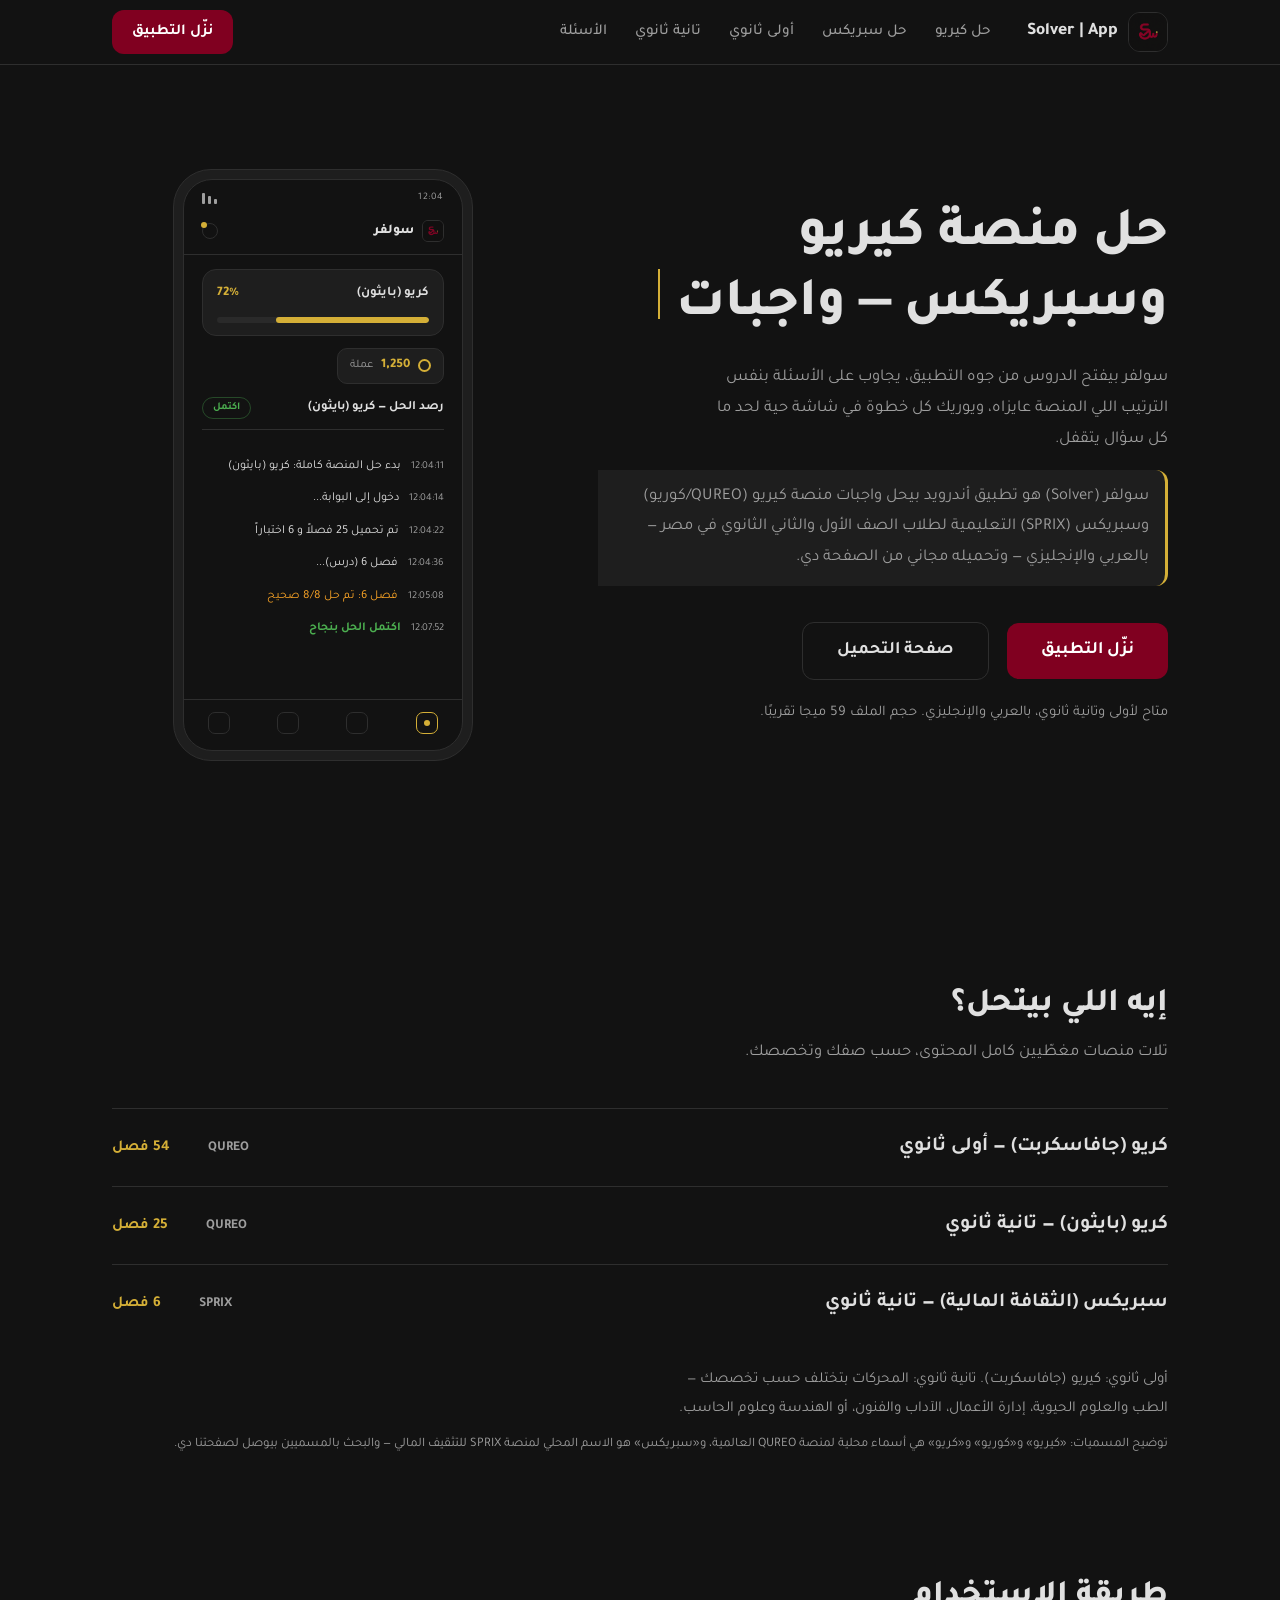
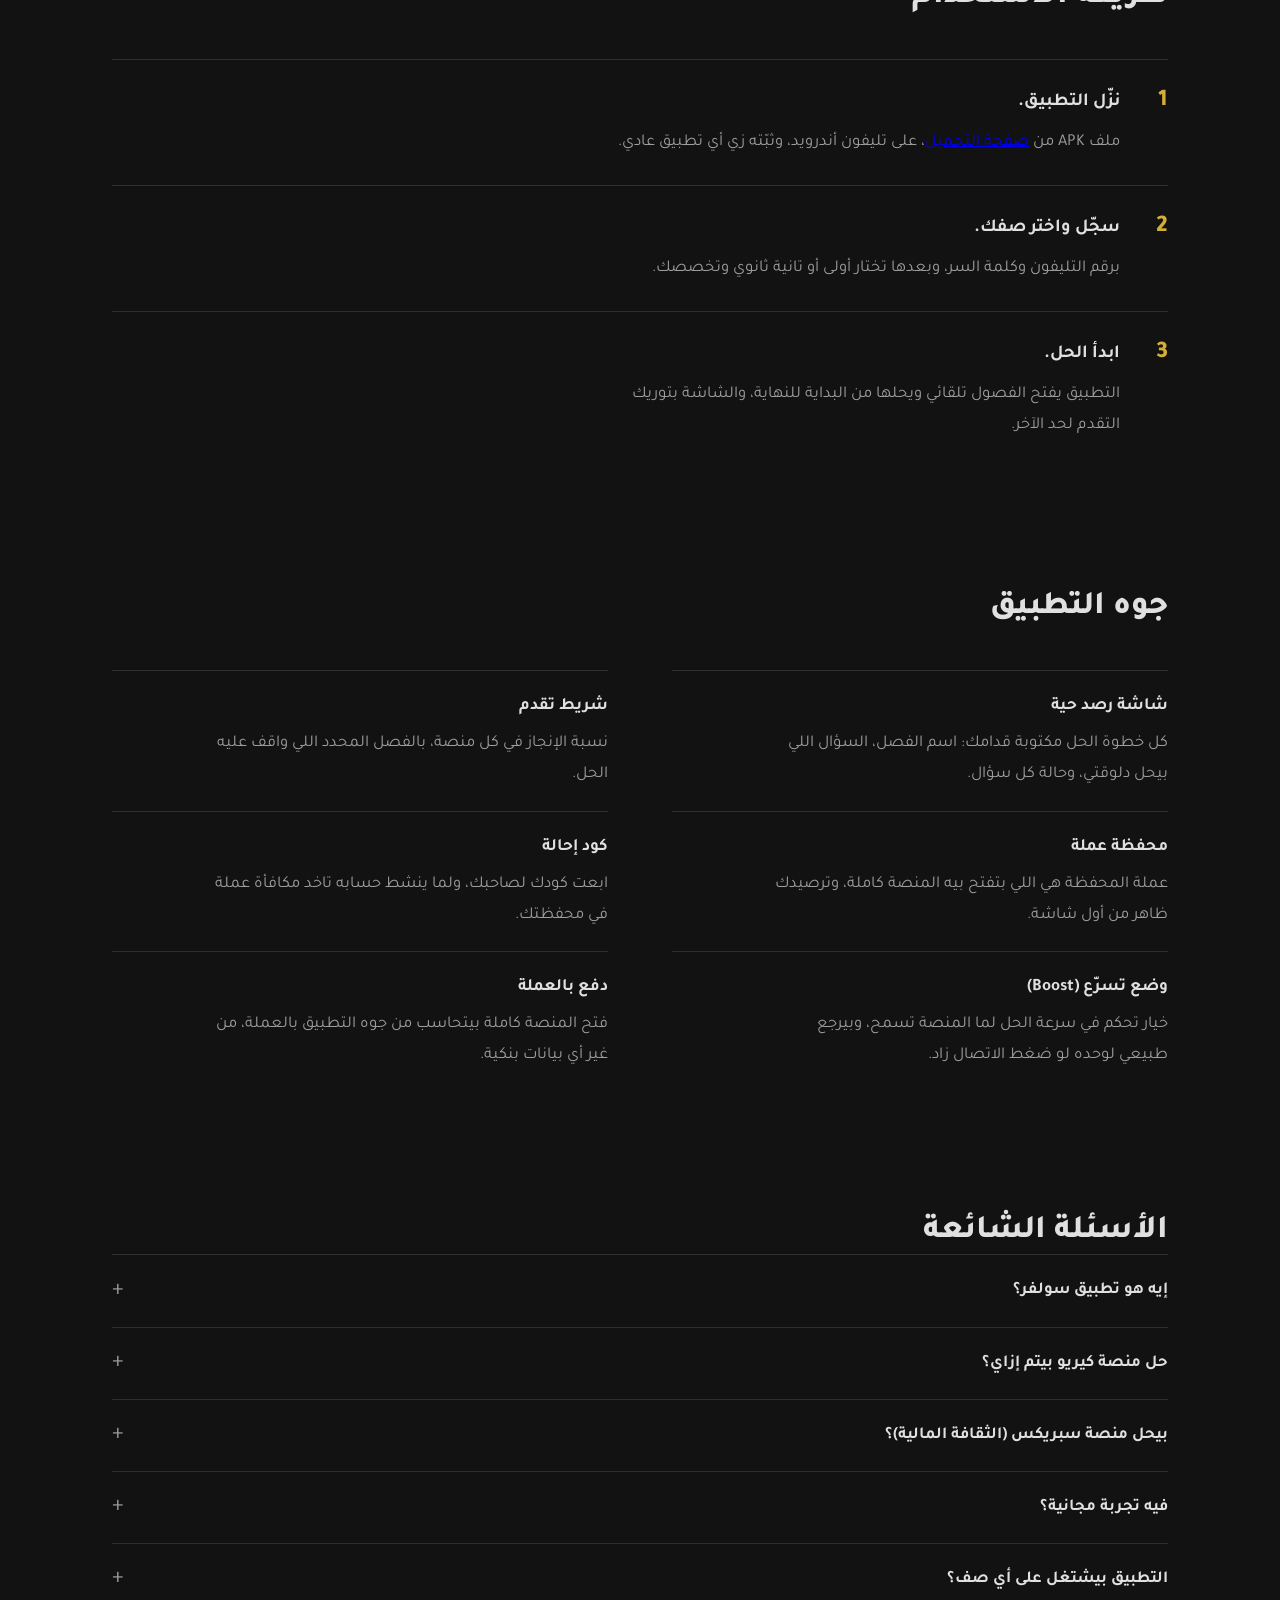
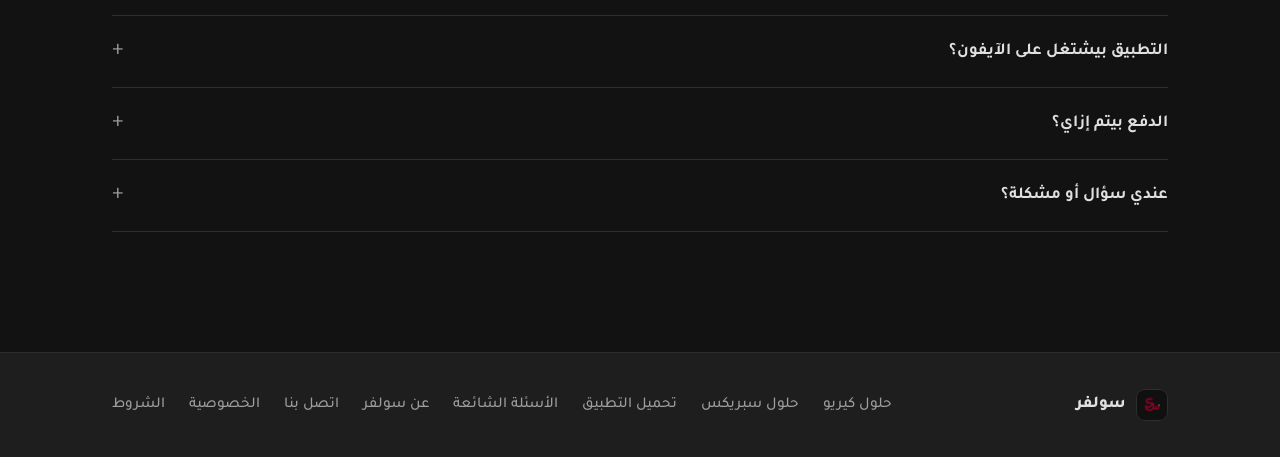
==== commit e20f33f9: "SEO: switch canonical domain to solver-app.site" ====
--- a/index.html
+++ b/index.html
@@ -7,21 +7,21 @@
   <meta name="description" content="حل منصة كيريو (QUREO/كوريو) وسبريكس (SPRIX) كامل لأولى وتانية ثانوي بالعربي والإنجليزي. تطبيق سولفر للأندرويد بيحل الواجبات خطوة بخطوة — حمّله مجانًا.">
   <meta name="theme-color" content="#121212">
   <meta name="robots" content="index,follow">
-  <link rel="canonical" href="https://solver.site/">
+  <link rel="canonical" href="https://solver-app.site/">
   <meta property="og:title" content="حل منصة كيريو (QUREO) وسبريكس — تطبيق سولفر">
   <meta property="og:description" content="التطبيق بيفتح دروس منصة كيريو وسبريكس من جوه، ويحلها بالترتيب المطلوب خطوة بخطوة لأولى وتانية ثانوي.">
   <meta property="og:type" content="website">
-  <meta property="og:url" content="https://solver.site/">
+  <meta property="og:url" content="https://solver-app.site/">
   <meta property="og:site_name" content="سولفر">
   <meta property="og:locale" content="ar_EG">
-  <meta property="og:image" content="https://solver.site/assets/branding/og-banner.png">
+  <meta property="og:image" content="https://solver-app.site/assets/branding/og-banner.png">
   <meta property="og:image:width" content="1200">
   <meta property="og:image:height" content="630">
   <meta property="og:image:alt" content="لوجو تطبيق سولفر على خلفية داكنة">
   <meta name="twitter:card" content="summary_large_image">
   <meta name="twitter:title" content="حل منصة كيريو (QUREO) وسبريكس — تطبيق سولفر">
   <meta name="twitter:description" content="تطبيق أندرويد بيحل واجبات كيريو وسبريكس خطوة بخطوة — نزّله من الصفحة.">
-  <meta name="twitter:image" content="https://solver.site/assets/branding/og-banner.png">
+  <meta name="twitter:image" content="https://solver-app.site/assets/branding/og-banner.png">
   <link rel="icon" type="image/png" href="/assets/branding/favicon.png">
   <link rel="apple-touch-icon" href="/assets/branding/apple-touch-icon.png">
   <link rel="manifest" href="/manifest.json">
@@ -35,15 +35,15 @@
         "@type": "WebSite",
         "name": "سولفر",
         "alternateName": "Solver",
-        "url": "https://solver.site/",
+        "url": "https://solver-app.site/",
         "inLanguage": "ar"
       },
       {
         "@type": "Organization",
         "name": "سولفر",
         "alternateName": "Solver",
-        "url": "https://solver.site/",
-        "logo": "https://solver.site/assets/branding/logo.png",
+        "url": "https://solver-app.site/",
+        "logo": "https://solver-app.site/assets/branding/logo.png",
         "founder": { "@type": "Person", "name": "Omar Sayed" }
       },
       {
@@ -54,9 +54,9 @@
         "applicationCategory": "EducationalApplication",
         "inLanguage": ["ar", "en"],
         "fileSize": "59.5MB",
-        "image": "https://solver.site/assets/branding/og-banner.png",
-        "downloadUrl": "https://solver.site/downloads/Solver-Platform.apk",
-        "url": "https://solver.site/",
+        "image": "https://solver-app.site/assets/branding/og-banner.png",
+        "downloadUrl": "https://solver-app.site/downloads/Solver-Platform.apk",
+        "url": "https://solver-app.site/",
         "description": "تطبيق أندرويد بيفتح دروس منصات QUREO (كيريو) و SPRIX (سبريكس) من جواه ويحل واجبها بالترتيب المطلوب لأولى وتانية ثانوي بالعربي والإنجليزي.",
         "offers": {
           "@type": "Offer",
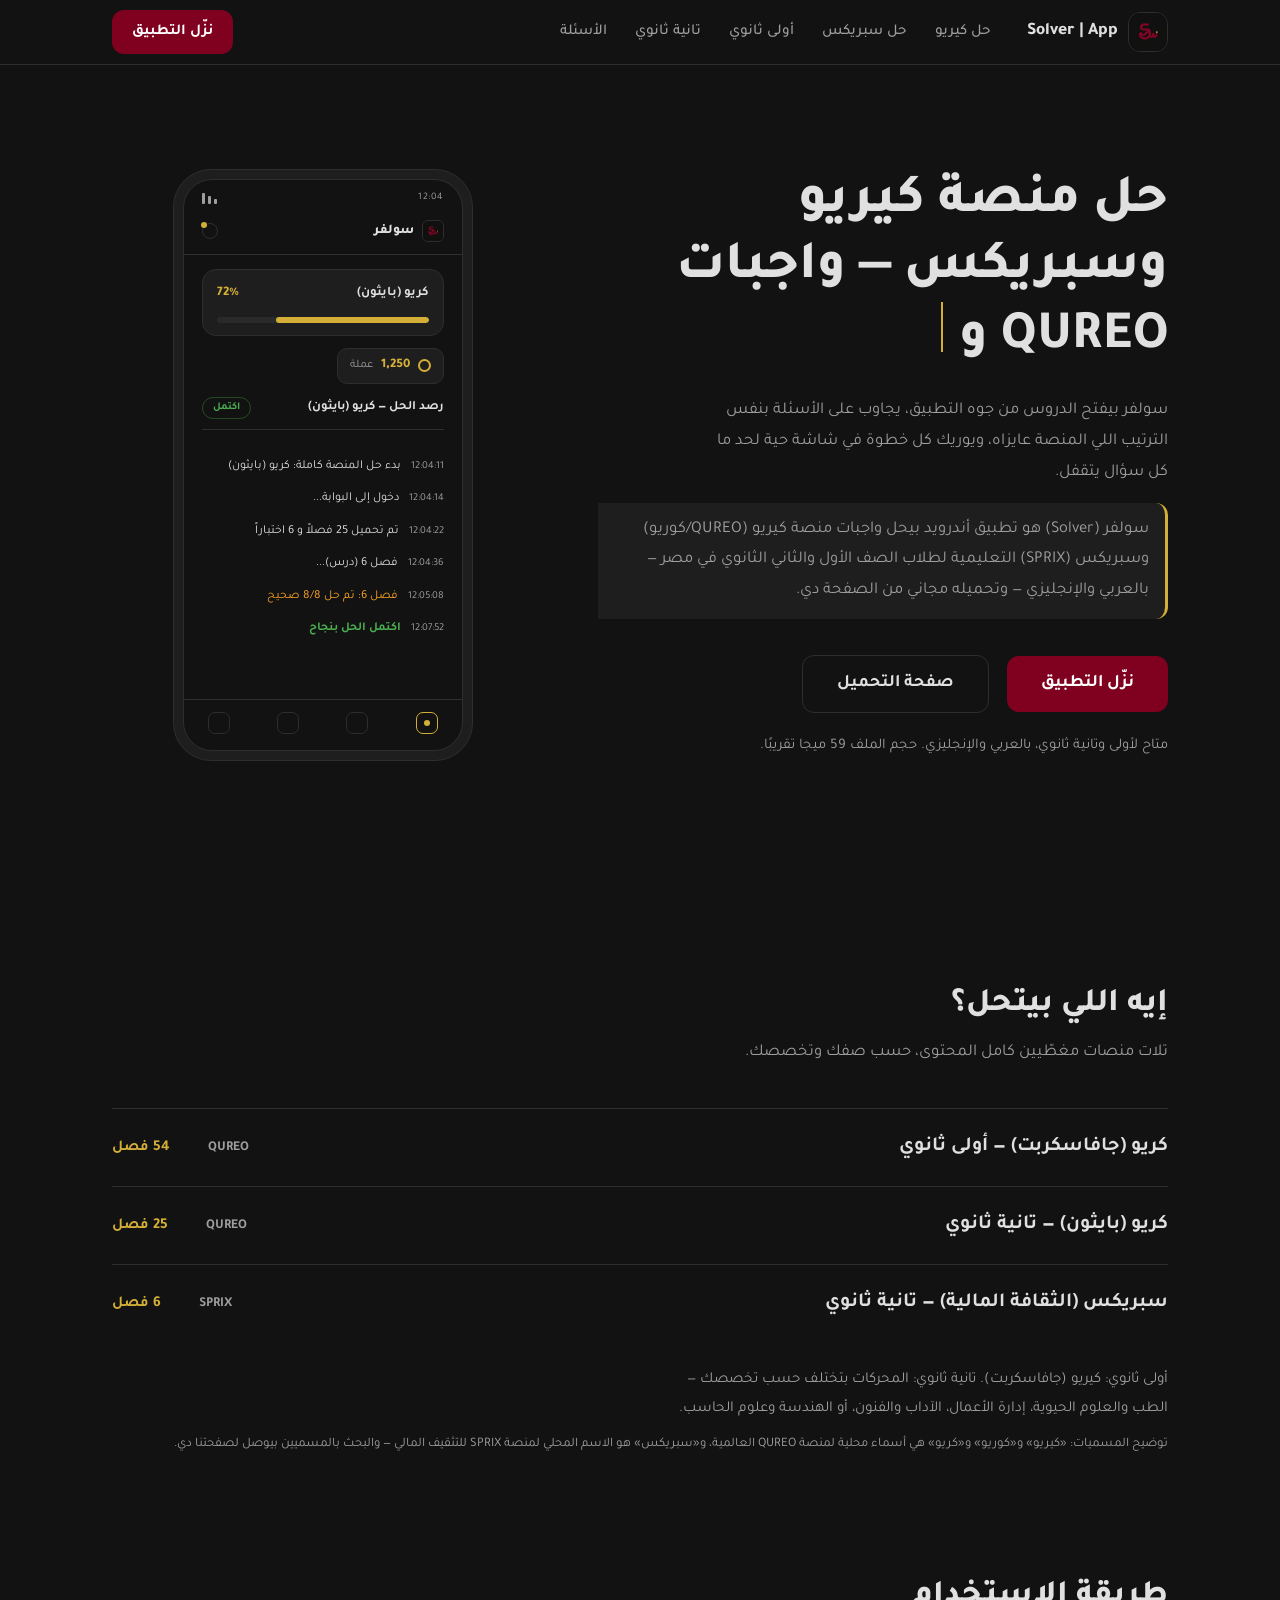
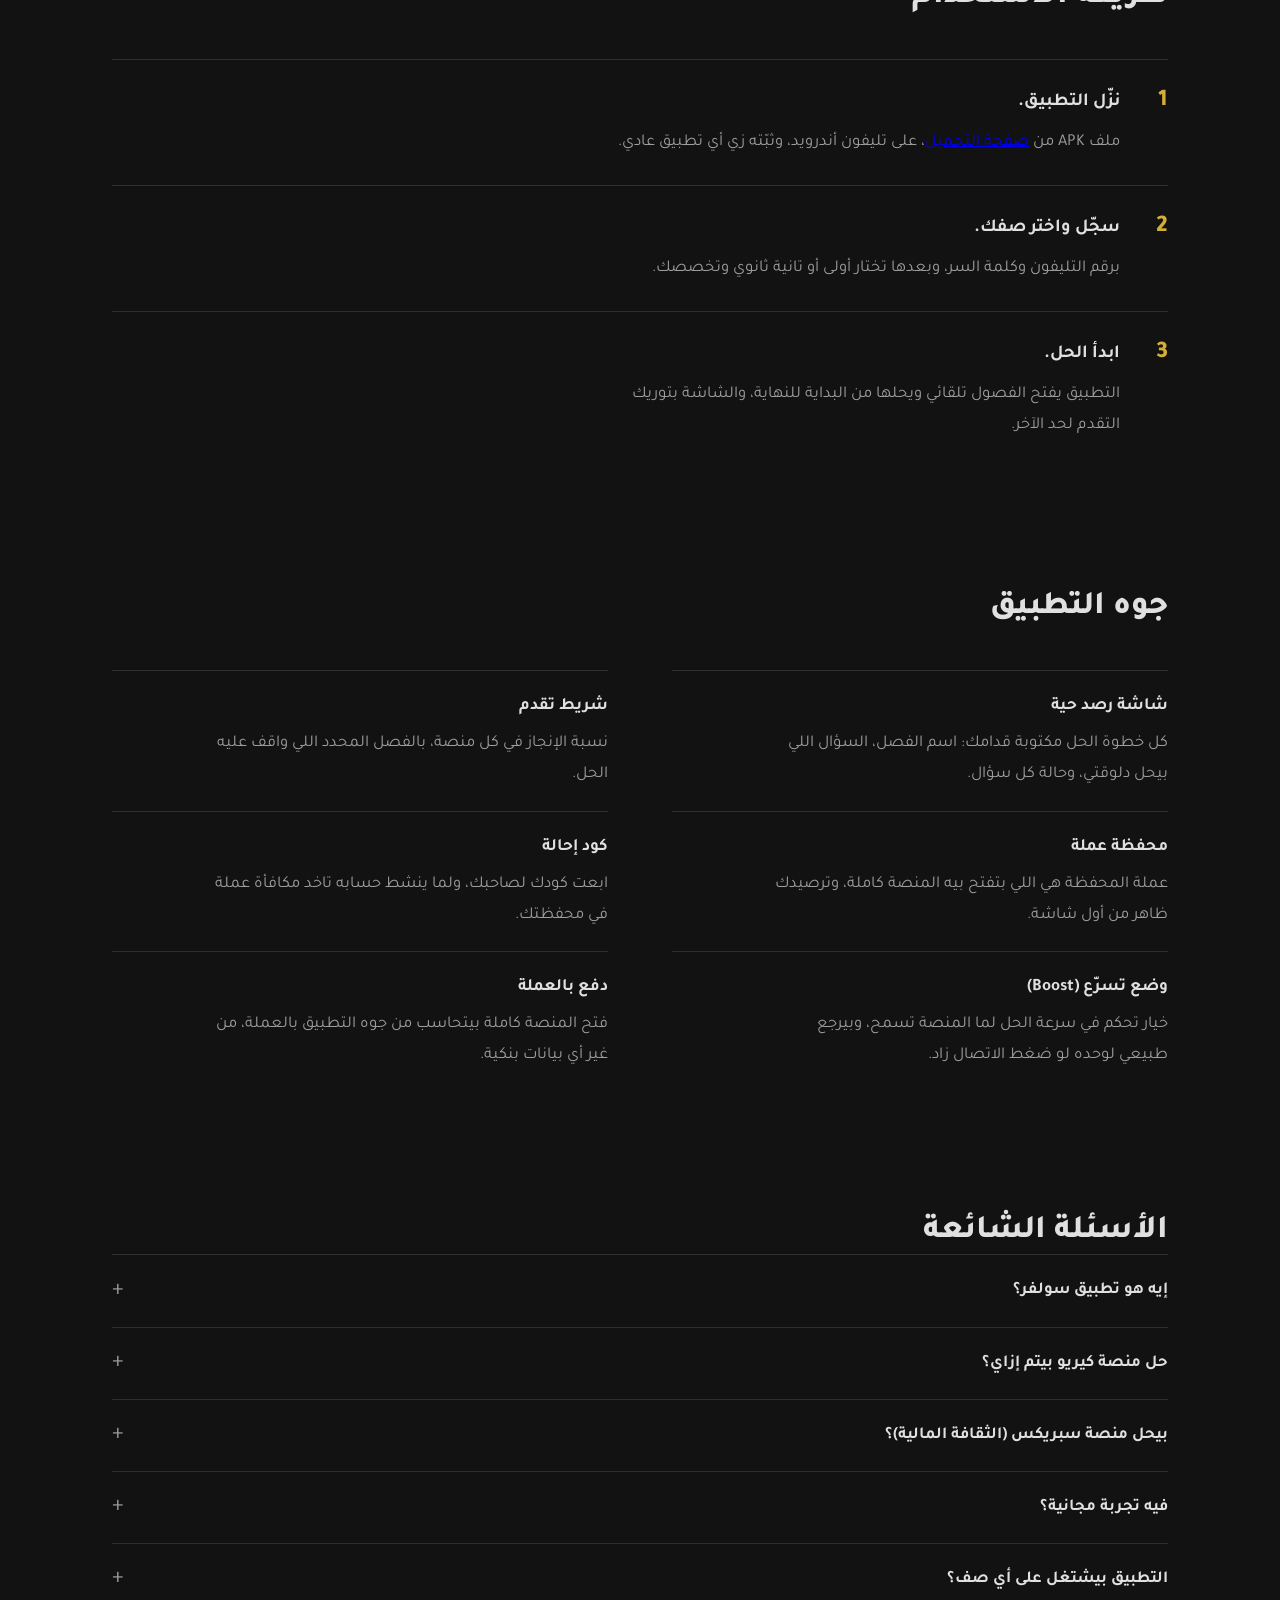
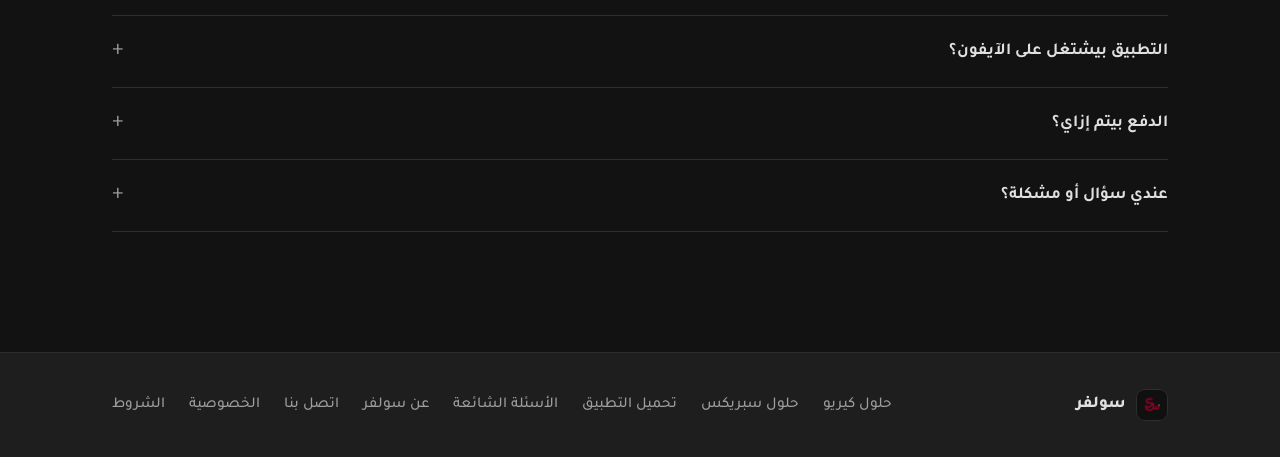
==== commit 7769d841: "Fix: normalize CTA band spacing (remove doubled section gap)" ====
--- a/index.html
+++ b/index.html
@@ -270,7 +270,7 @@
     </ul>
   </section>
 
-  <section class="asaelah wrap" id="asaelah">
+  <section class="asaelah wrap pad-b" id="asaelah">
     <h2>الأسئلة الشائعة</h2>
     <details>
       <summary>إيه هو تطبيق سولفر؟</summary>
--- a/assets/style.css
+++ b/assets/style.css
@@ -581,7 +581,7 @@
   padding-bottom: 22px;
   max-width: 62ch;
 }
-.asaelah { padding-bottom: var(--sect); }
+.asaelah.pad-b { padding-bottom: var(--sect); }
 
 /* الفوتر */
 .site-foot {
@@ -702,7 +702,6 @@
 .cards p { margin-top: 6px; color: var(--ink-2); font-size: .95rem; }
 
 .cta-band {
-  margin-top: var(--sect);
   padding: clamp(28px, 5vw, 44px);
   background: var(--surface);
   border: 1px solid var(--line);
@@ -716,9 +715,9 @@
 .cta-band h2 { font-size: clamp(1.3rem, 2.6vw, 1.7rem); }
 .cta-band p { margin-top: 6px; color: var(--ink-2); }
 .cta-band--tight { margin-top: 32px; }
+.cta-end { padding-bottom: var(--sect); }
 
 .related {
-  margin-top: var(--sect);
   padding-bottom: var(--sect);
 }
 .related h2 { font-size: 1.4rem; }
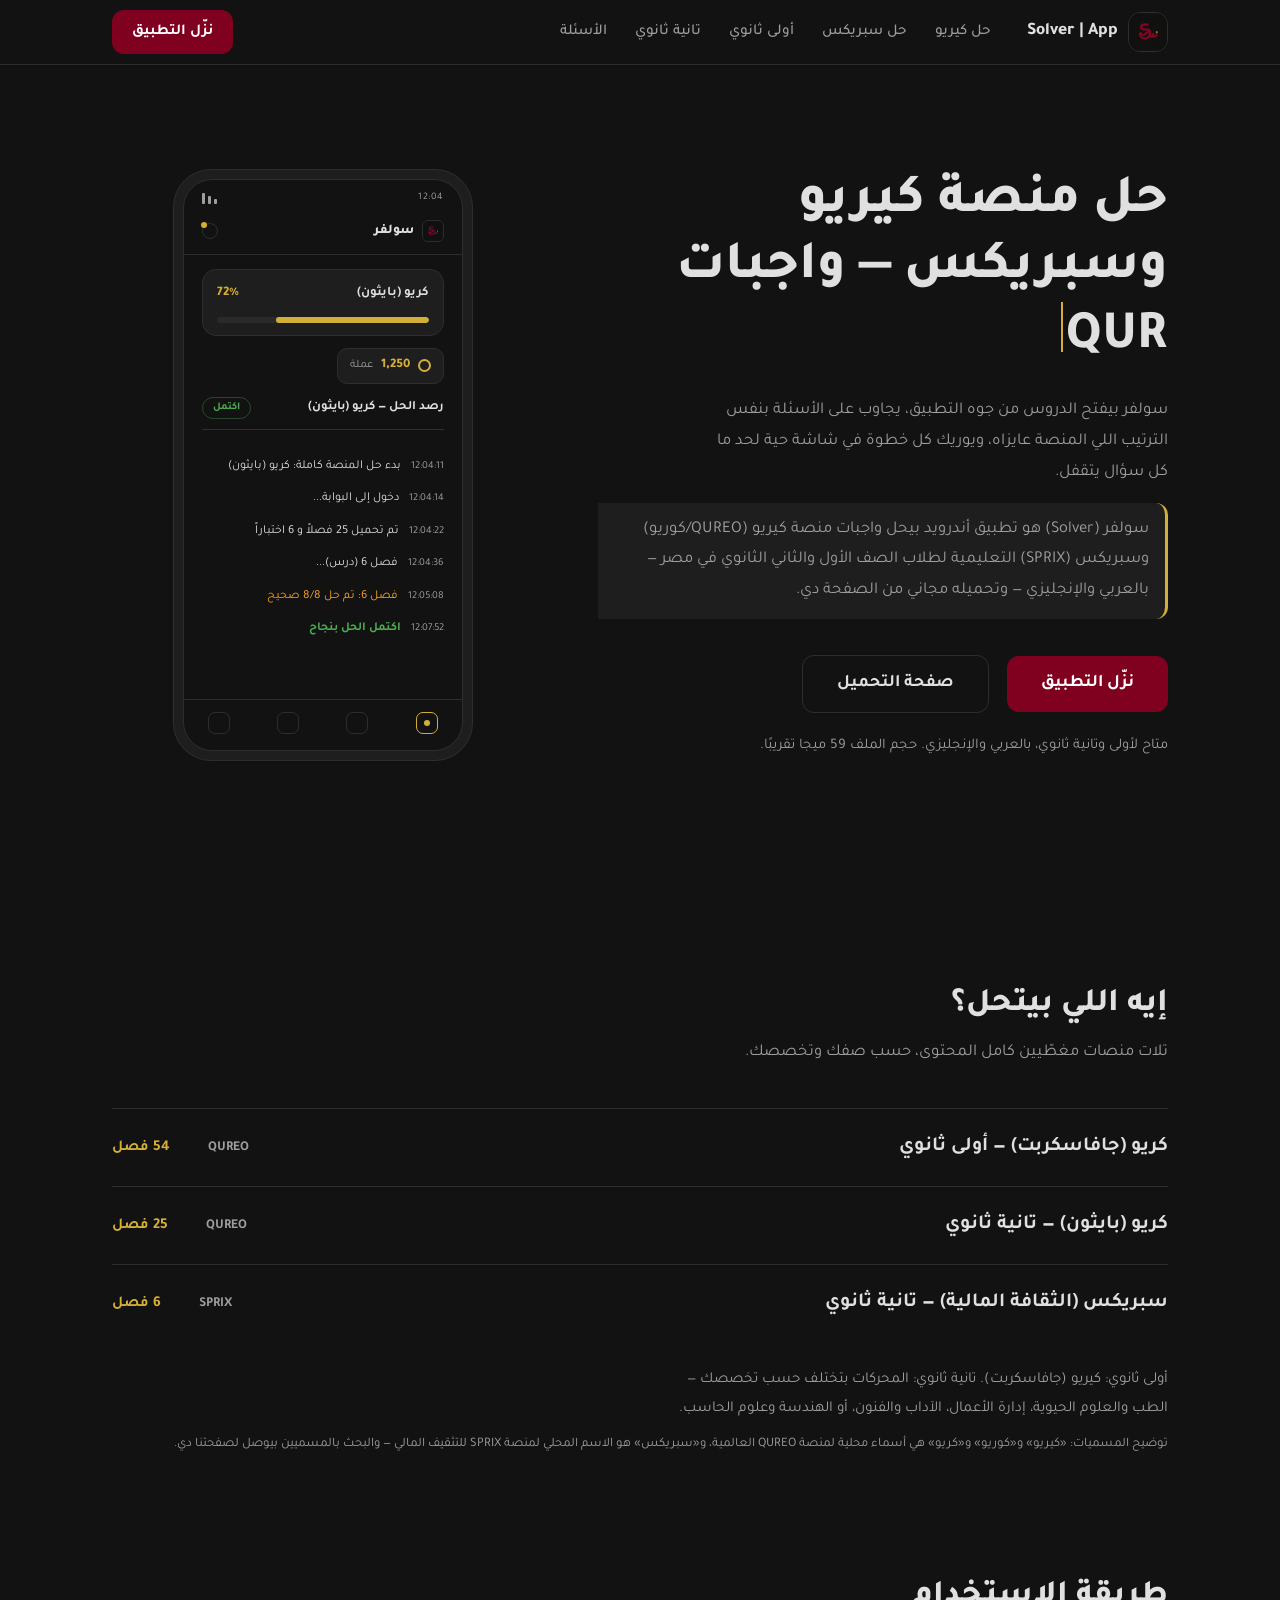
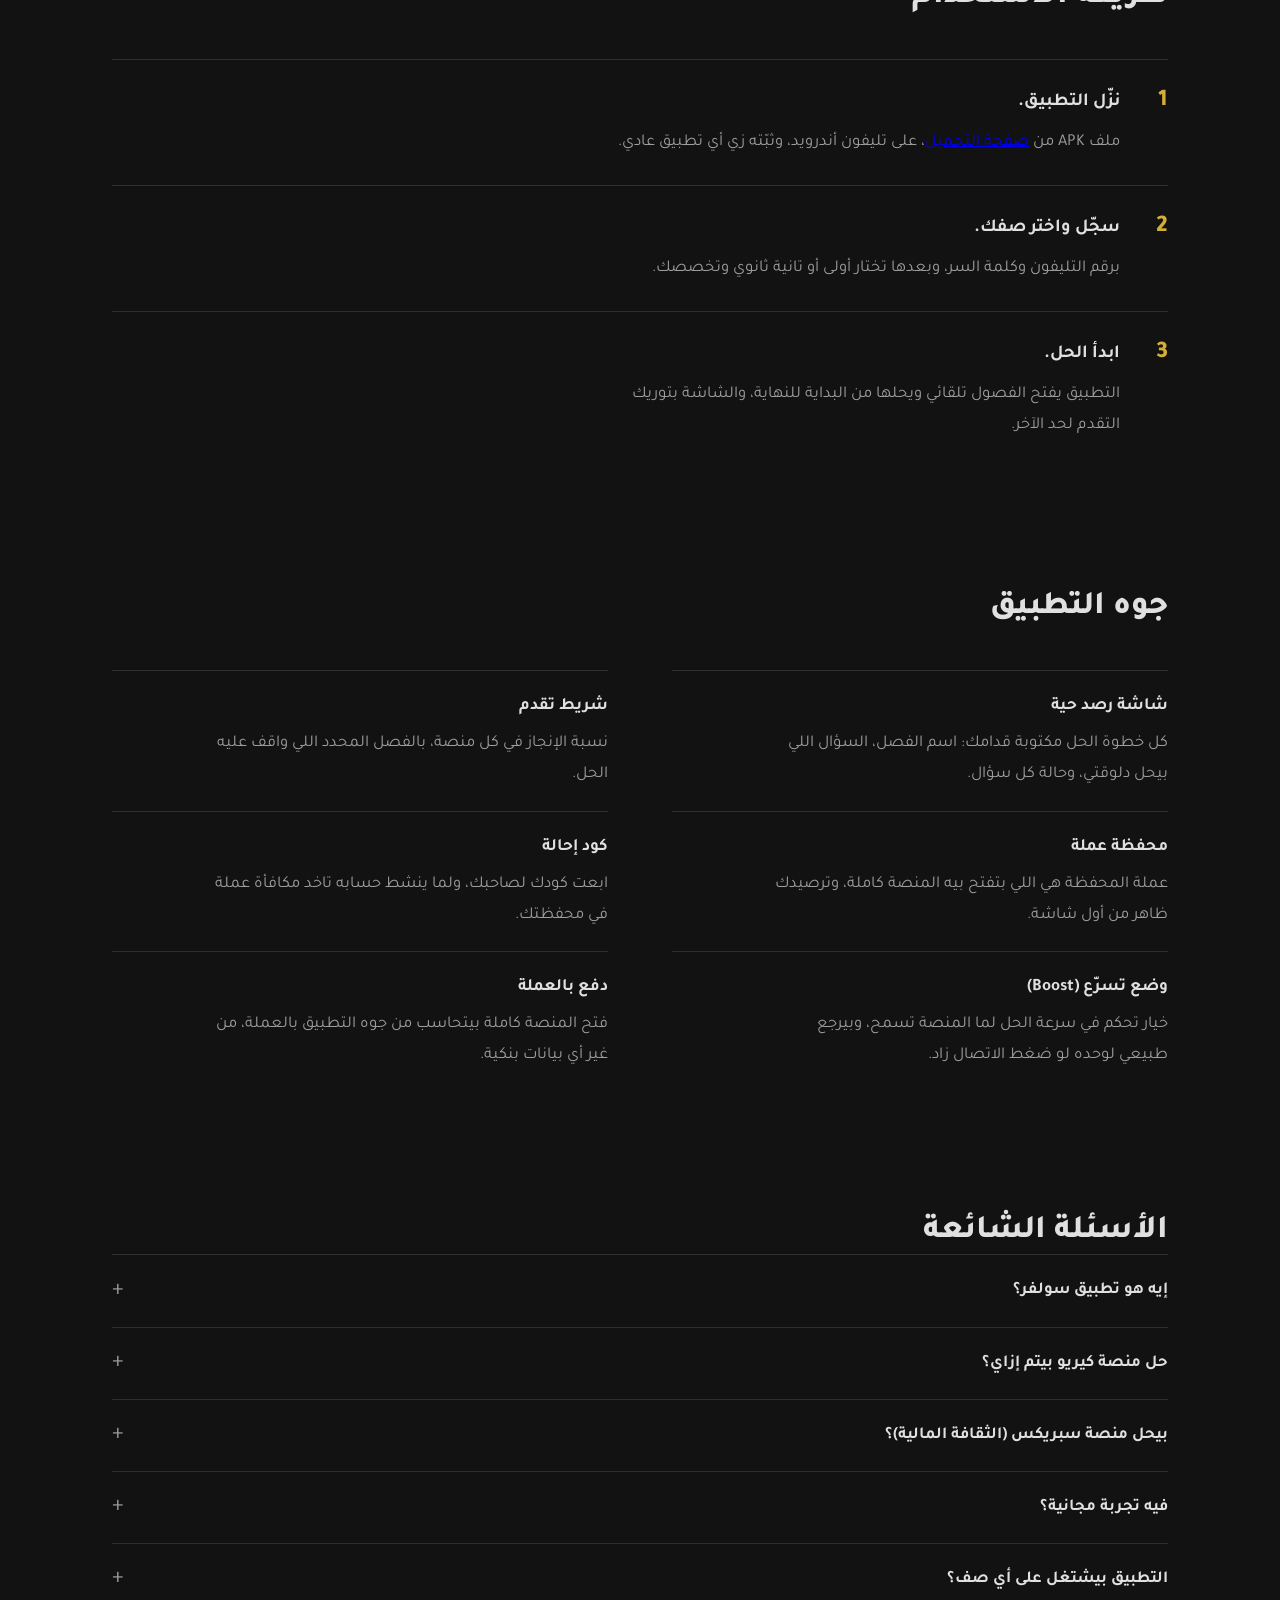
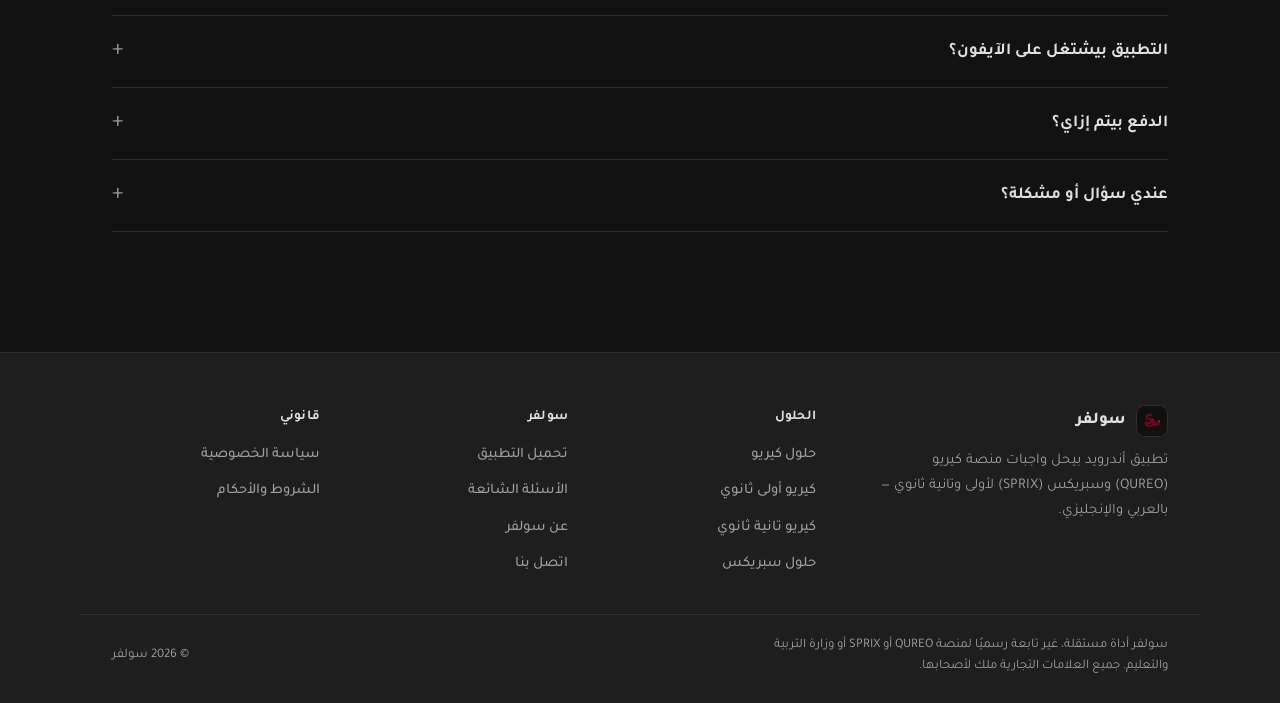
==== commit 123b6238: "Redesign footer into organized columns with bottom bar" ====
--- a/index.html
+++ b/index.html
@@ -309,19 +309,35 @@
 </main>
 
 <footer class="site-foot">
-  <div class="wrap foot-in">
-    <p class="foot-brand"><img class="brand-mark small" src="/assets/branding/logo.png" alt="" aria-hidden="true" width="32" height="32"> سولفر</p>
-    <nav aria-label="روابط مساعدة">
+  <div class="wrap foot-grid">
+    <div class="foot-brandcol">
+      <p class="foot-brand"><img class="brand-mark small" src="/assets/branding/logo.png" alt="" aria-hidden="true" width="32" height="32"> سولفر</p>
+      <p class="foot-tag">تطبيق أندرويد بيحل واجبات منصة كيريو (QUREO) وسبريكس (SPRIX) لأولى وتانية ثانوي — بالعربي والإنجليزي.</p>
+    </div>
+    <nav class="foot-col" aria-label="الحلول">
+      <p class="foot-h">الحلول</p>
       <a href="/qureo-solutions">حلول كيريو</a>
+      <a href="/qureo-grade-10">كيريو أولى ثانوي</a>
+      <a href="/qureo-grade-11">كيريو تانية ثانوي</a>
       <a href="/sprix-solutions">حلول سبريكس</a>
+    </nav>
+    <nav class="foot-col" aria-label="سولفر">
+      <p class="foot-h">سولفر</p>
       <a href="/download">تحميل التطبيق</a>
       <a href="/faq">الأسئلة الشائعة</a>
       <a href="/about">عن سولفر</a>
       <a href="/contact">اتصل بنا</a>
-      <a href="/privacy">الخصوصية</a>
-      <a href="/terms">الشروط</a>
+    </nav>
+    <nav class="foot-col" aria-label="قانوني">
+      <p class="foot-h">قانوني</p>
+      <a href="/privacy">سياسة الخصوصية</a>
+      <a href="/terms">الشروط والأحكام</a>
     </nav>
   </div>
+  <div class="wrap foot-bottom">
+    <p>سولفر أداة مستقلة، غير تابعة رسميًا لمنصة QUREO أو SPRIX أو وزارة التربية والتعليم. جميع العلامات التجارية ملك لأصحابها.</p>
+    <p>© 2026 سولفر</p>
+  </div>
 </footer>
 
 <script src="/assets/typing.js" defer></script>
--- a/assets/style.css
+++ b/assets/style.css
@@ -587,13 +587,17 @@
 .site-foot {
   background: var(--surface);
   border-top: 1px solid var(--line);
-  padding: 36px 0;
-}
-.foot-in {
-  display: flex;
-  flex-wrap: wrap;
-  align-items: center;
-  gap: 12px 32px;
+  padding: 52px 0 26px;
+}
+.foot-grid {
+  display: grid;
+  grid-template-columns: 1.5fr 1fr 1fr 1fr;
+  gap: 32px 40px;
+}
+.foot-brandcol {
+  display: flex;
+  flex-direction: column;
+  gap: 12px;
 }
 .foot-brand {
   display: flex;
@@ -601,19 +605,47 @@
   gap: 10px;
   font-weight: 800;
 }
-.site-foot nav {
-  display: flex;
-  flex-wrap: wrap;
-  gap: 8px 24px;
-  margin-inline-start: auto;
-}
-.site-foot a {
+.foot-tag {
+  color: var(--ink-2);
+  font-size: .92rem;
+  line-height: 1.7;
+  max-width: 36ch;
+}
+.foot-col {
+  display: flex;
+  flex-direction: column;
+  gap: 9px;
+}
+.foot-h {
+  color: var(--ink);
+  font-weight: 700;
+  font-size: .85rem;
+  letter-spacing: .2px;
+  margin-bottom: 3px;
+}
+.foot-col a {
   color: var(--ink-2);
   text-decoration: none;
   font-weight: 500;
-  font-size: .95rem;
-}
-.site-foot a:hover { color: var(--ink); }
+  font-size: .92rem;
+}
+.foot-col a:hover { color: var(--ink); }
+.foot-bottom {
+  margin-top: 36px;
+  padding-top: 20px;
+  border-top: 1px solid var(--line);
+  display: flex;
+  flex-wrap: wrap;
+  align-items: center;
+  justify-content: space-between;
+  gap: 8px 24px;
+}
+.foot-bottom p {
+  color: var(--ink-2);
+  font-size: .82rem;
+  line-height: 1.6;
+  max-width: 60ch;
+}
 
 /* ── صفحات المحتوى ── */
 .page-head {
@@ -747,4 +779,10 @@
   .cards { grid-template-columns: 1fr; }
   .facts li { grid-template-columns: 1fr; gap: 2px; }
   .geo-answer { font-size: .95rem; }
-}
+  .foot-grid { grid-template-columns: 1fr 1fr; }
+  .foot-brandcol { grid-column: 1 / -1; }
+  .foot-bottom { flex-direction: column; align-items: flex-start; }
+}
+@media (max-width: 460px) {
+  .foot-grid { grid-template-columns: 1fr; }
+}
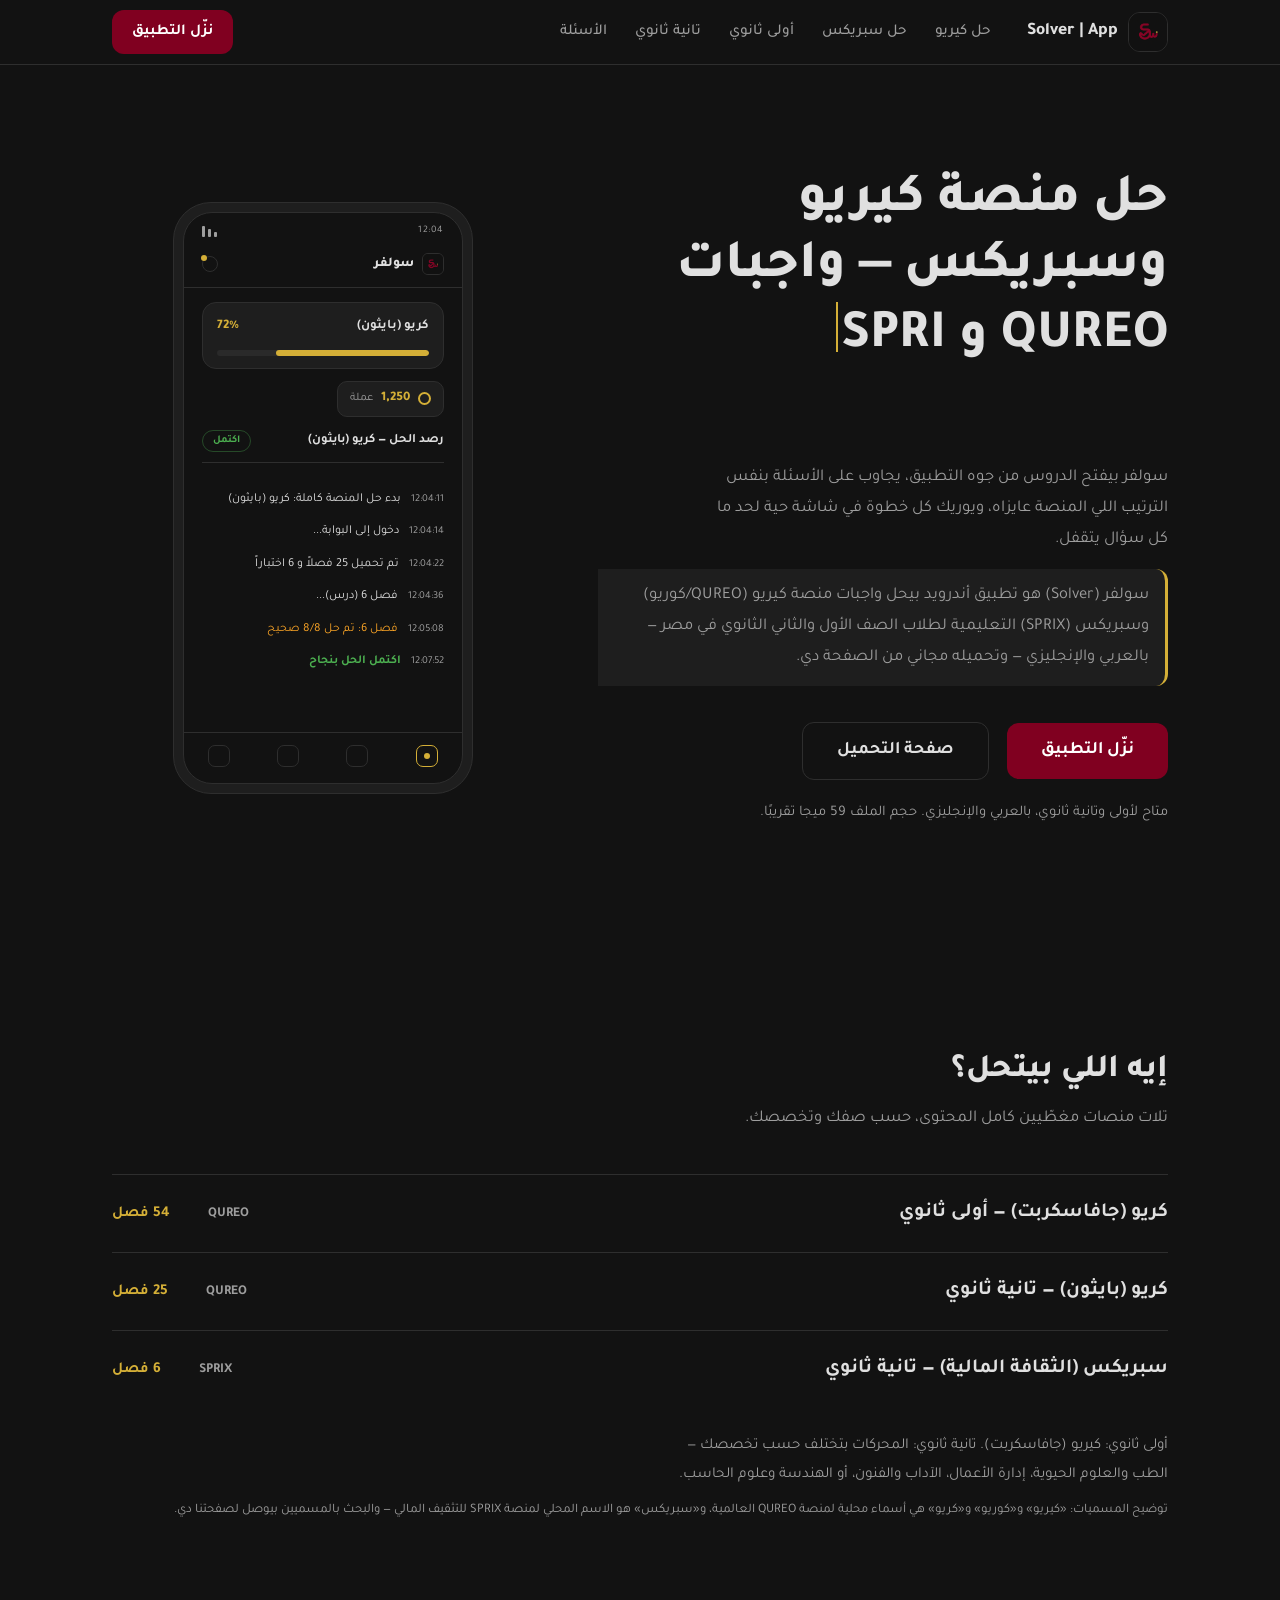
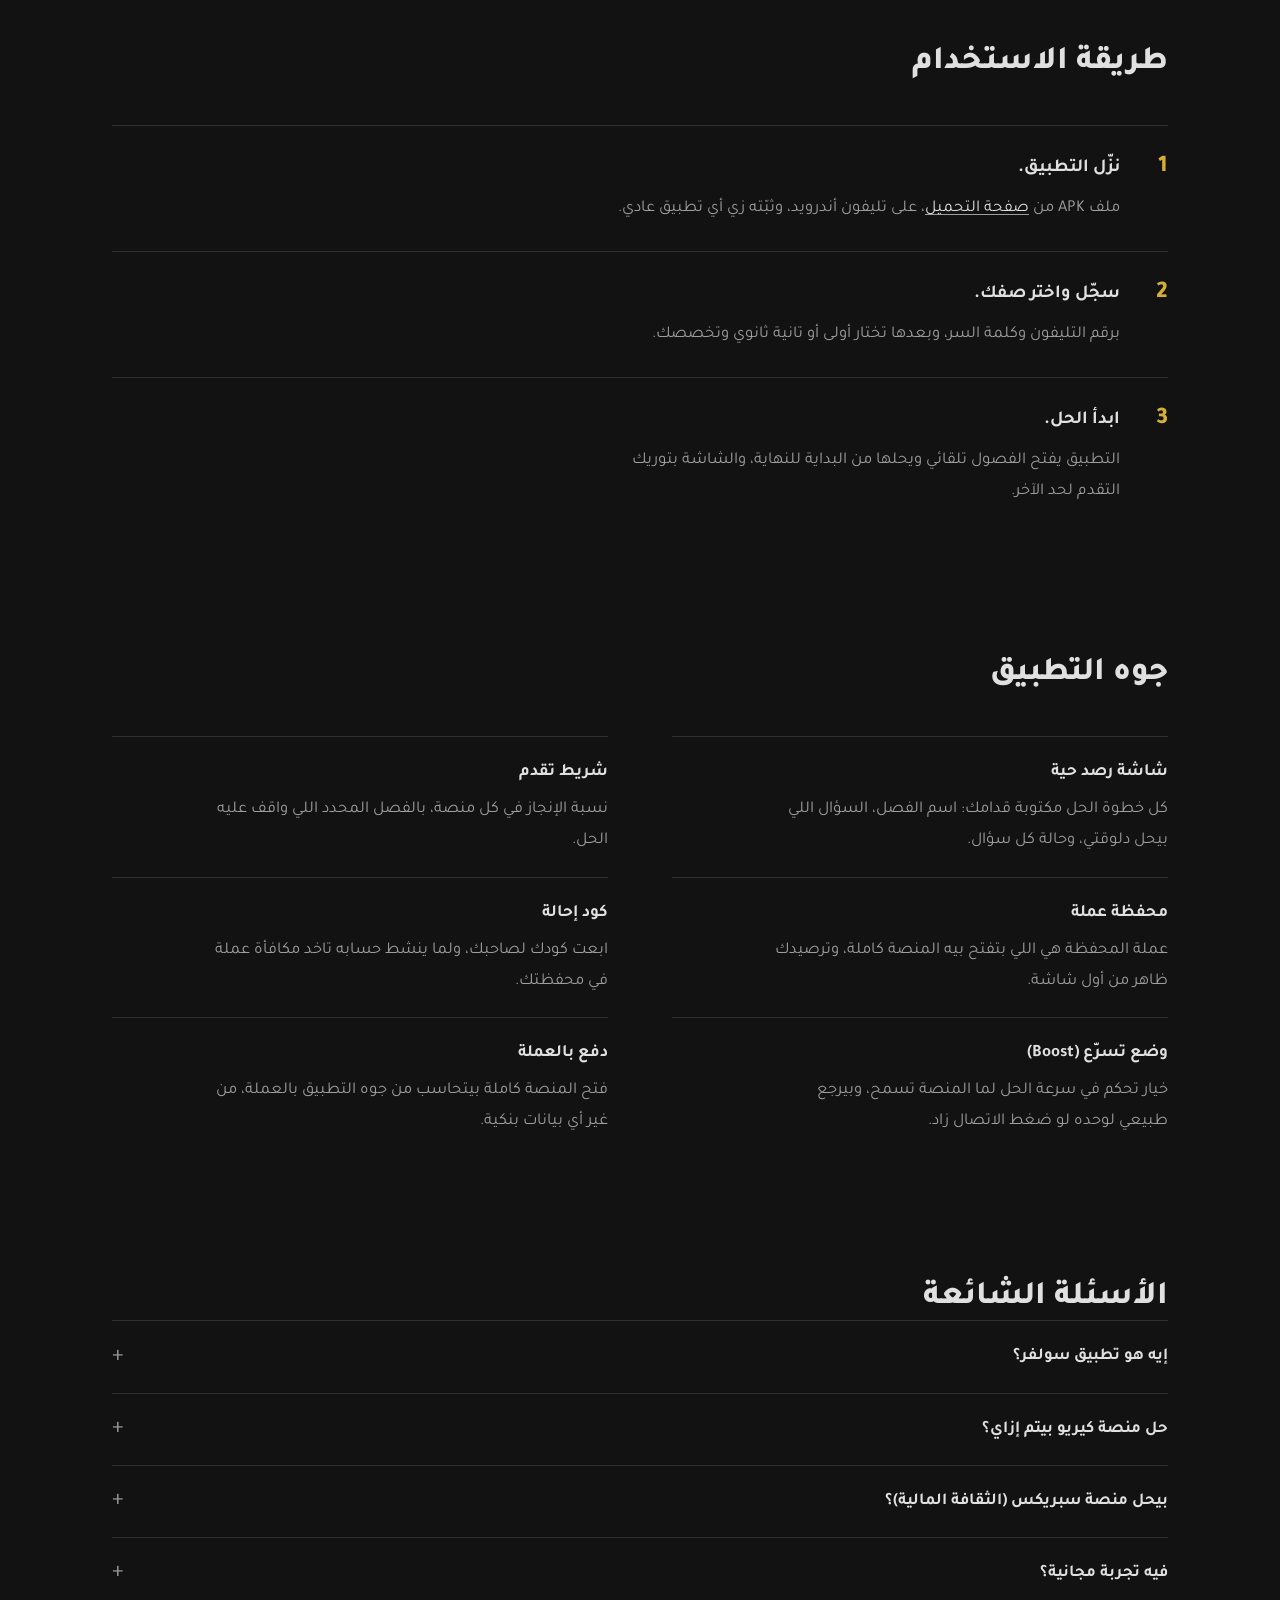
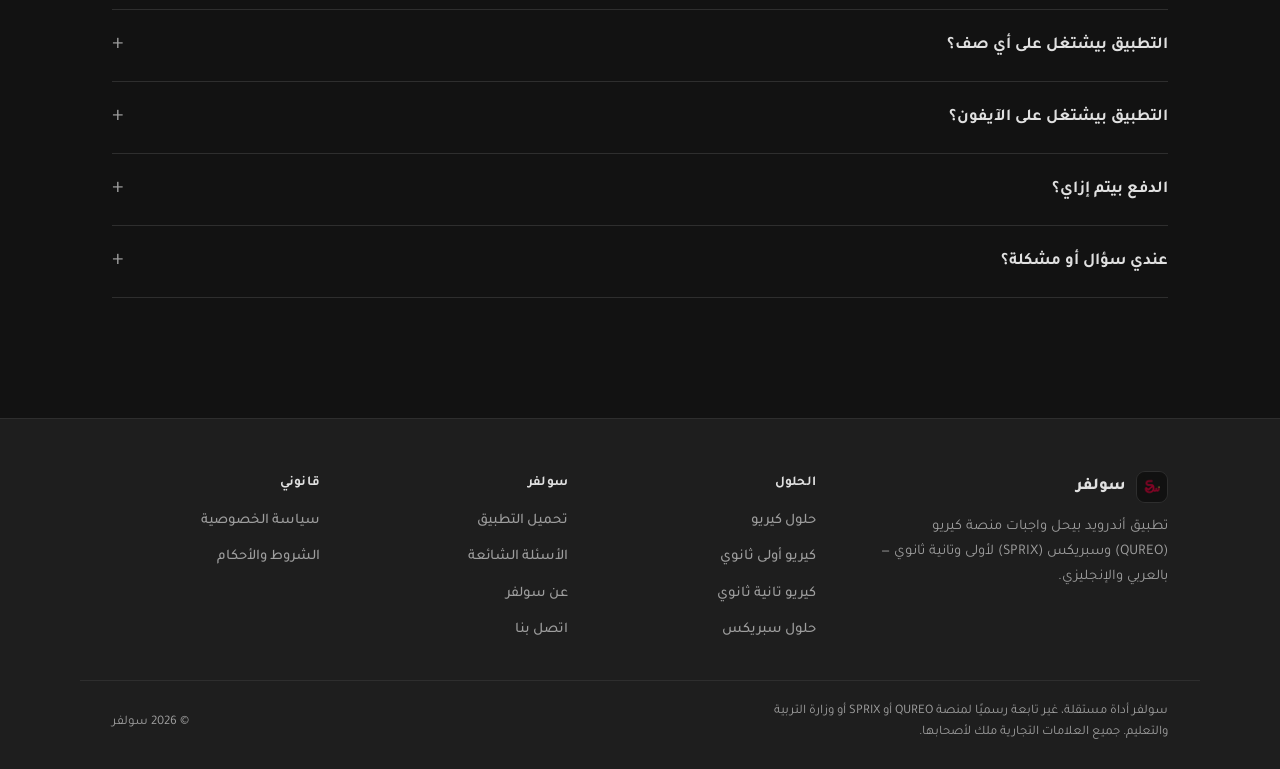
==== commit 41b9d65d: "H2222" ====
--- a/index.html
+++ b/index.html
@@ -115,28 +115,42 @@
   }
   </script>
   <link rel="stylesheet" href="/assets/style.css">
-  <script>document.documentElement.className += ' js';</script>
+  <script>
+    document.documentElement.className += ' js';
+    window.setTimeout(function () {
+      var t = document.querySelector('[data-type]');
+      if (t && !t.classList.contains('type-live') && !t.classList.contains('type-done')) {
+        t.classList.add('type-done');
+      }
+    }, 3000);
+  </script>
 </head>
 <body>
 
+<a class="skip-link" href="#main">تخطَّ إلى المحتوى</a>
+
 <header class="site-head">
   <div class="wrap head-in">
-    <a class="brand" href="/">
+    <a class="brand" href="/" aria-label="Solver | App — الصفحة الرئيسية">
       <img class="brand-mark" src="/assets/branding/logo.png" alt="" aria-hidden="true" width="40" height="40">
       <span class="brand-name">Solver | App</span>
     </a>
-    <nav aria-label="التنقل الرئيسي">
+    <button class="menu-btn" type="button" aria-expanded="false" aria-controls="site-nav" aria-label="فتح القائمة">
+      <span class="menu-bars" aria-hidden="true"></span>
+    </button>
+    <nav id="site-nav" aria-label="التنقل الرئيسي">
       <a class="head-link" href="/qureo-solutions">حل كيريو</a>
       <a class="head-link" href="/sprix-solutions">حل سبريكس</a>
       <a class="head-link" href="/qureo-grade-10">أولى ثانوي</a>
       <a class="head-link" href="/qureo-grade-11">تانية ثانوي</a>
       <a class="head-link" href="/faq">الأسئلة</a>
+      <a class="btn btn-primary menu-cta" href="/download">نزّل التطبيق</a>
     </nav>
     <a class="btn btn-primary head-cta" href="/download">نزّل التطبيق</a>
   </div>
 </header>
 
-<main id="top">
+<main id="main">
 
   <section class="hero wrap">
     <div class="hero-copy">
@@ -150,7 +164,7 @@
       <p class="hero-foot">متاح لأولى وتانية ثانوي، بالعربي والإنجليزي. حجم الملف 59 ميجا تقريبًا.</p>
     </div>
 
-    <aside class="hero-device" aria-label="مثال من شاشة رصد الحل داخل التطبيق">
+    <aside class="hero-device" aria-hidden="true">
       <div class="device">
         <div class="device-screen">
           <div class="dev-status" aria-hidden="true">
@@ -342,5 +356,7 @@
 
 <script src="/assets/typing.js" defer></script>
 
+<script src="/assets/nav.js" defer></script>
+
 </body>
 </html>
--- a/assets/style.css
+++ b/assets/style.css
@@ -28,6 +28,7 @@
 }
 
 :root {
+  color-scheme: dark;
   --bg: #121212;
   --surface: #1E1E1E;
   --raised: #2A2A2A;
@@ -93,6 +94,22 @@
 
 .lat { font-weight: 800; }
 
+/* ── تجاوز المحتوى (a11y) ── */
+.skip-link {
+  position: absolute;
+  inset-inline-start: 16px;
+  top: -64px;
+  z-index: 100;
+  padding: 10px 18px;
+  background: var(--burgundy);
+  color: #fff;
+  font-weight: 700;
+  border-radius: 0 0 var(--radius-2) var(--radius-2);
+  text-decoration: none;
+  transition: top .15s ease;
+}
+.skip-link:focus { top: 0; }
+
 /* ── الأزرار ── */
 .btn {
   display: inline-block;
@@ -168,6 +185,46 @@
 }
 .head-link:hover { color: var(--ink); }
 .head-cta { margin-inline-start: auto; }
+
+/* ── زر قائمة الموبايل ── */
+.menu-btn {
+  display: none;
+  width: 44px;
+  height: 44px;
+  padding: 0;
+  border: 1px solid var(--line);
+  border-radius: 10px;
+  background: transparent;
+  color: var(--ink);
+  cursor: pointer;
+  align-items: center;
+  justify-content: center;
+}
+.menu-btn:hover { border-color: var(--ink-2); }
+.menu-bars,
+.menu-bars::before,
+.menu-bars::after {
+  display: block;
+  width: 18px;
+  height: 2px;
+  border-radius: 2px;
+  background: currentColor;
+}
+.menu-bars { position: relative; }
+.menu-bars::before,
+.menu-bars::after {
+  content: "";
+  position: absolute;
+  inset-inline-start: 0;
+}
+.menu-bars::before { top: -6px; }
+.menu-bars::after { top: 6px; }
+.menu-btn[aria-expanded="true"] .menu-bars { background: transparent; }
+.menu-btn[aria-expanded="true"] .menu-bars::before,
+.menu-btn[aria-expanded="true"] .menu-bars::after { top: 0; }
+.menu-btn[aria-expanded="true"] .menu-bars::before { transform: rotate(45deg); }
+.menu-btn[aria-expanded="true"] .menu-bars::after { transform: rotate(-45deg); }
+.menu-cta { display: none; }
 
 /* ── البطل ── */
 .hero {
@@ -211,10 +268,6 @@
   align-items: center;
   gap: 18px;
   flex-wrap: wrap;
-}
-.hero-note {
-  color: var(--ink-2);
-  font-size: .9rem;
 }
 .hero-foot {
   margin-top: 20px;
@@ -692,8 +745,13 @@
 .prose p { margin-top: 14px; color: var(--ink-2); }
 .prose ul, .prose ol { margin: 14px 0 0; padding-inline-start: 22px; color: var(--ink-2); }
 .prose li { margin-top: 8px; }
-.prose a { color: var(--gold); text-decoration: none; }
-.prose a:hover { text-decoration: underline; }
+.prose a, .kez a {
+  color: var(--ink);
+  text-decoration: underline;
+  text-underline-offset: 3px;
+  text-decoration-color: var(--ink-2);
+}
+.prose a:hover, .kez a:hover { text-decoration-color: var(--gold); }
 .prose strong { color: var(--ink); }
 
 .facts {
@@ -708,7 +766,7 @@
   padding: 16px 0;
   border-bottom: 1px solid var(--line);
 }
-.facts dt, .facts .k { color: var(--ink-2); font-weight: 500; }
+.facts .k { color: var(--ink-2); font-weight: 500; }
 .facts .v { color: var(--ink); font-weight: 700; }
 
 .cards {
@@ -771,18 +829,47 @@
   .hero { grid-template-columns: 1fr; }
 }
 @media (max-width: 720px) {
-  .site-head nav { display: none; }
+  .head-in { gap: 12px; }
+  .head-cta { display: none; }
+  .menu-btn { display: inline-flex; margin-inline-start: auto; }
+  .site-head nav {
+    display: none;
+    position: absolute;
+    top: 100%;
+    inset-inline: 0;
+    flex-direction: column;
+    gap: 2px;
+    padding: 12px clamp(20px, 4vw, 32px) 16px;
+    background: var(--bg);
+    border-bottom: 1px solid var(--line);
+    box-shadow: 0 14px 28px rgba(0, 0, 0, .35);
+  }
+  .site-head.nav-open nav { display: flex; }
+  .head-link { padding: 12px; border-radius: 10px; }
+  .head-link:hover { background: var(--surface); }
+  .menu-cta { display: inline-block; margin-top: 8px; text-align: center; }
   .jwa-list { grid-template-columns: 1fr; }
   .mokus-list li { grid-template-columns: 1fr auto; }
   .mokus-plat { display: none; }
   .kez li { gap: 8px 18px; }
   .cards { grid-template-columns: 1fr; }
   .facts li { grid-template-columns: 1fr; gap: 2px; }
-  .geo-answer { font-size: .95rem; }
+  .geo-answer { display: none; }
   .foot-grid { grid-template-columns: 1fr 1fr; }
   .foot-brandcol { grid-column: 1 / -1; }
   .foot-bottom { flex-direction: column; align-items: flex-start; }
 }
 @media (max-width: 460px) {
   .foot-grid { grid-template-columns: 1fr; }
-}
+  .hero-actions { flex-wrap: nowrap; gap: 10px; align-items: stretch; }
+  .hero-actions .btn-big {
+    display: inline-flex;
+    align-items: center;
+    justify-content: center;
+    flex: 1 1 0;
+    min-width: 0;
+    padding: 12px 8px;
+    font-size: .92rem;
+    text-align: center;
+  }
+}
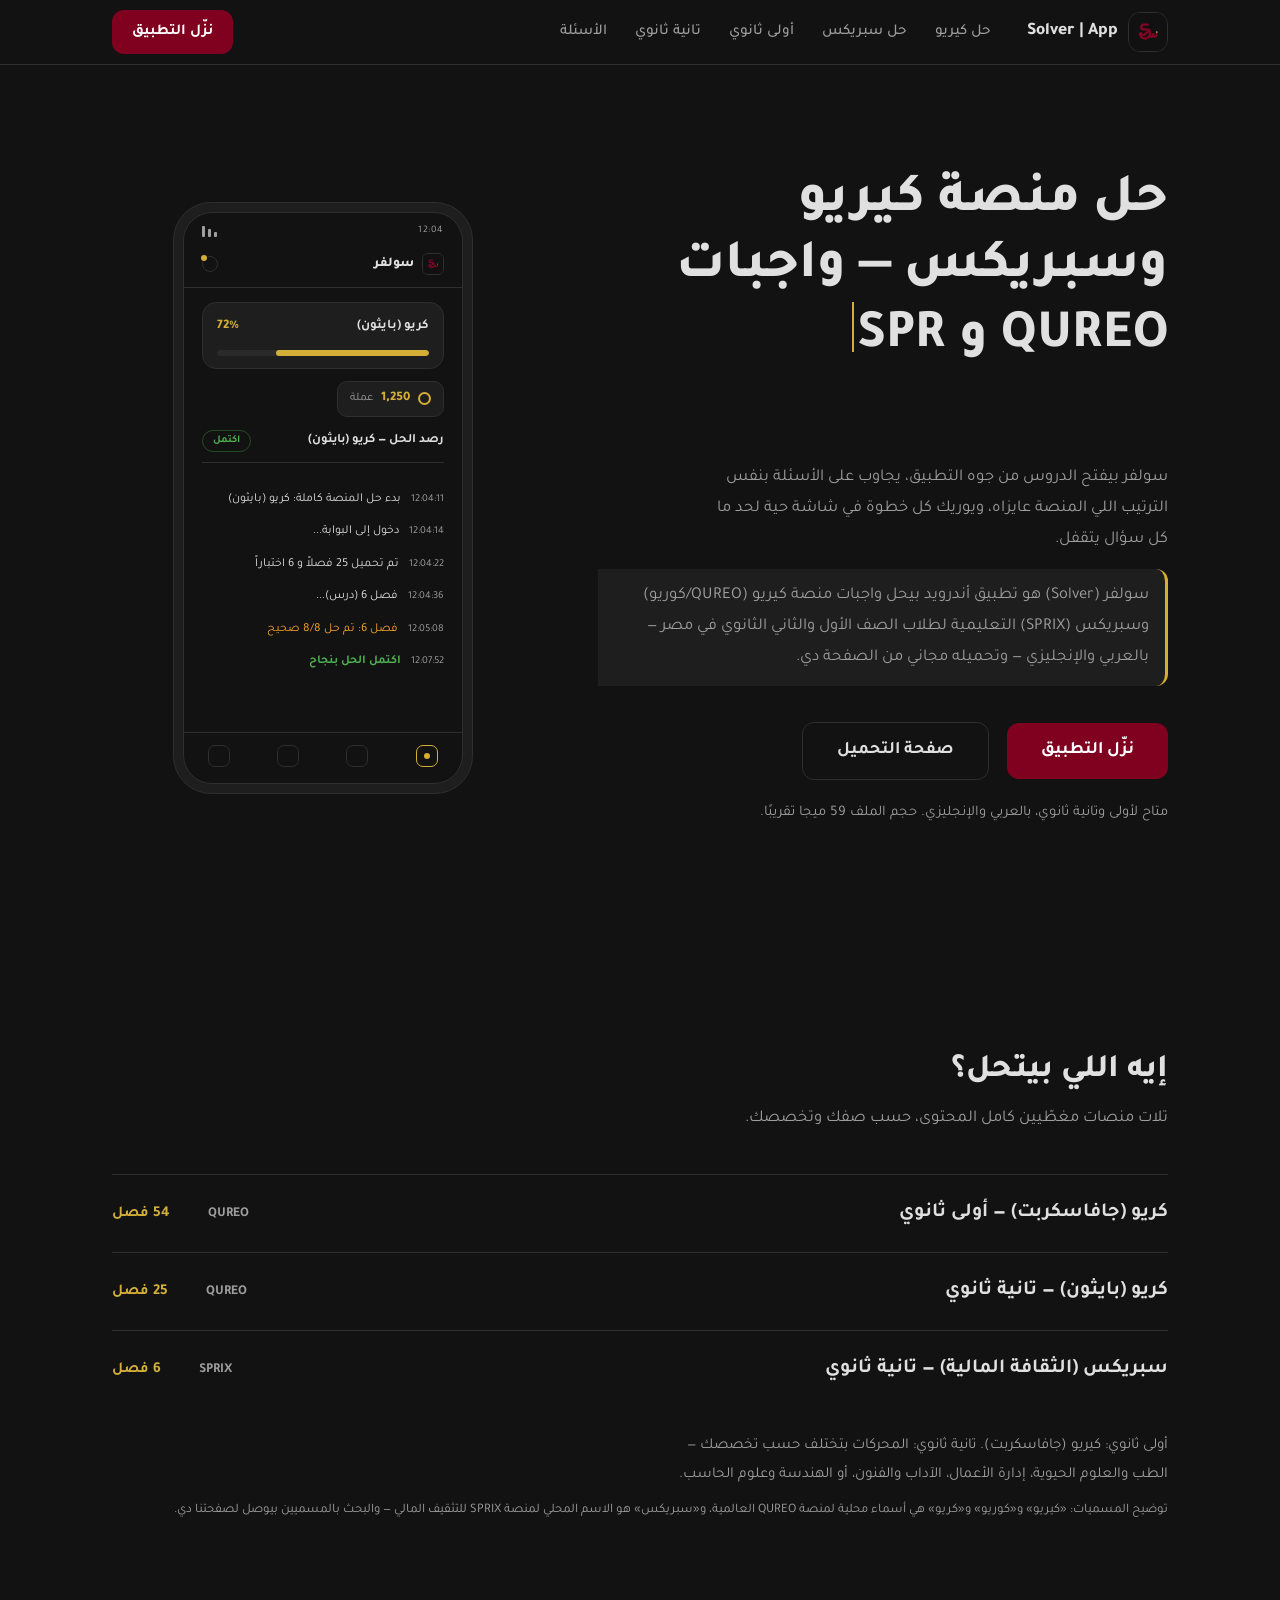
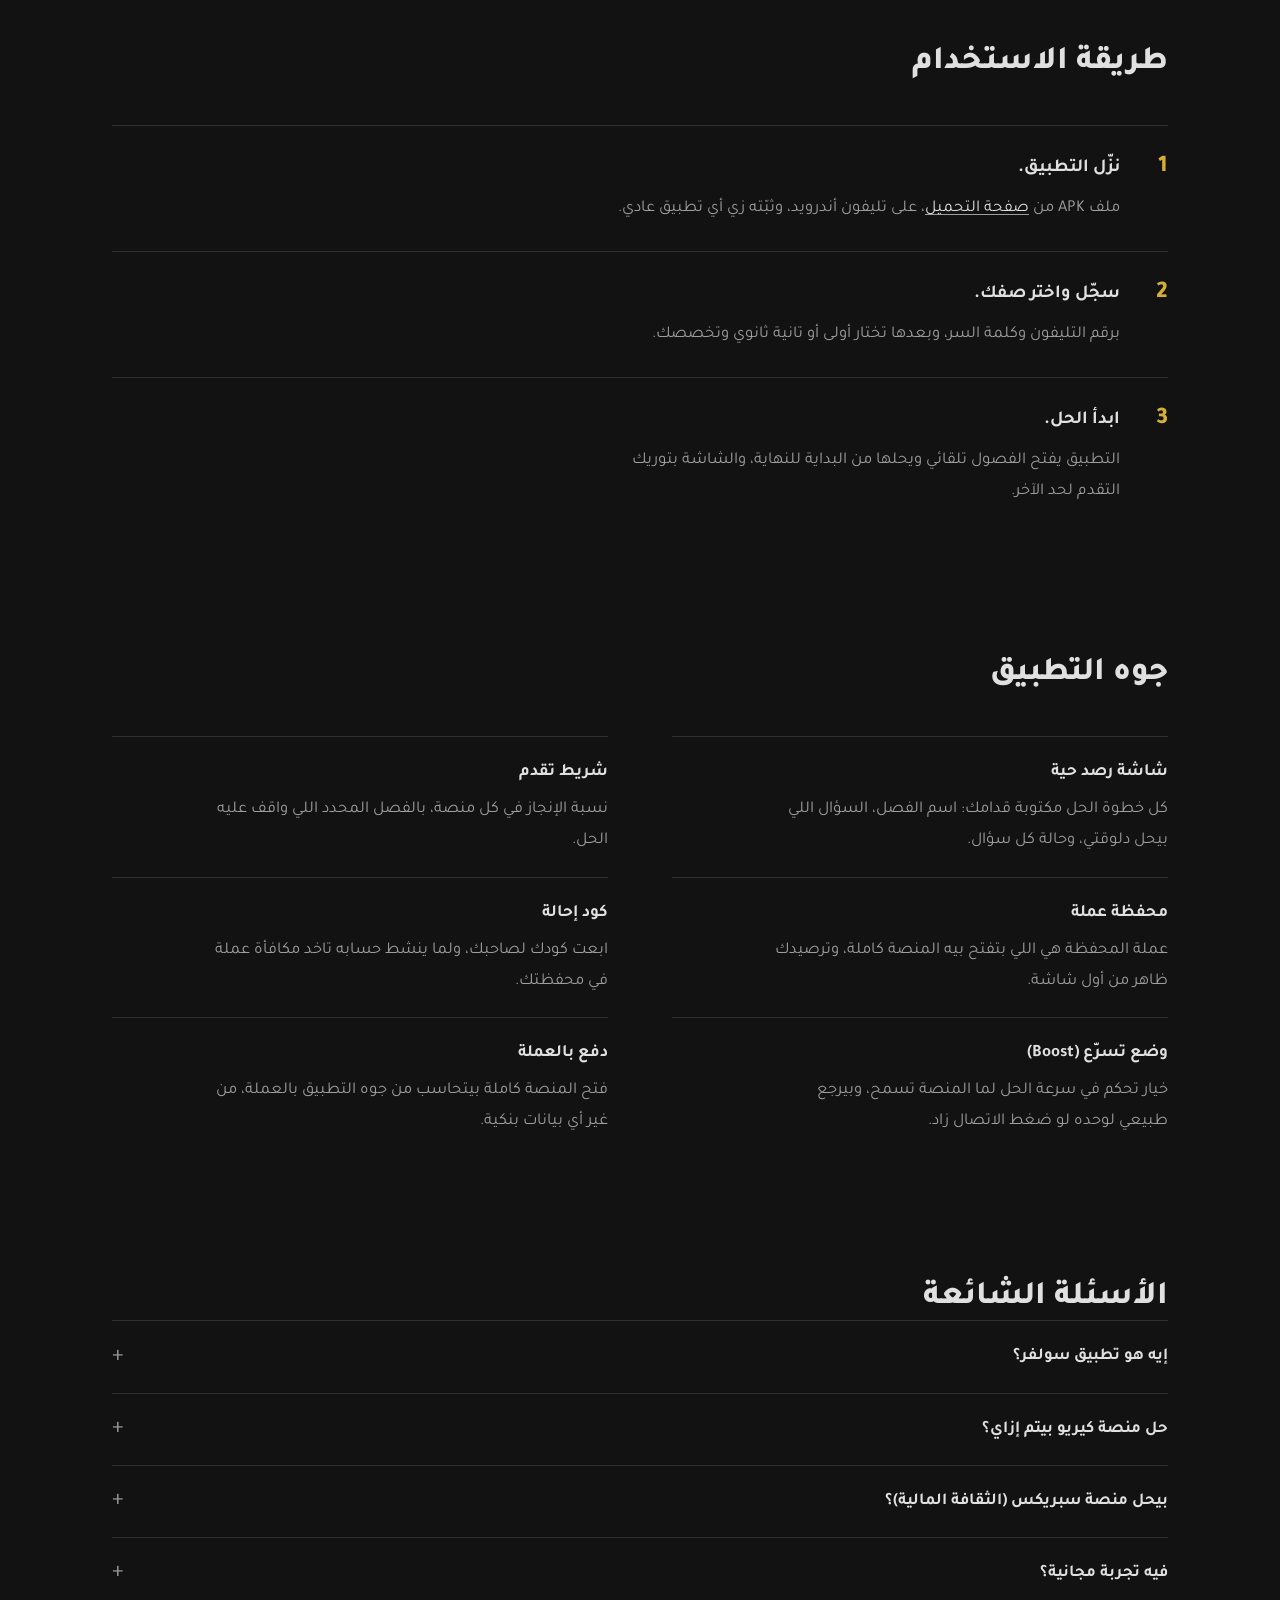
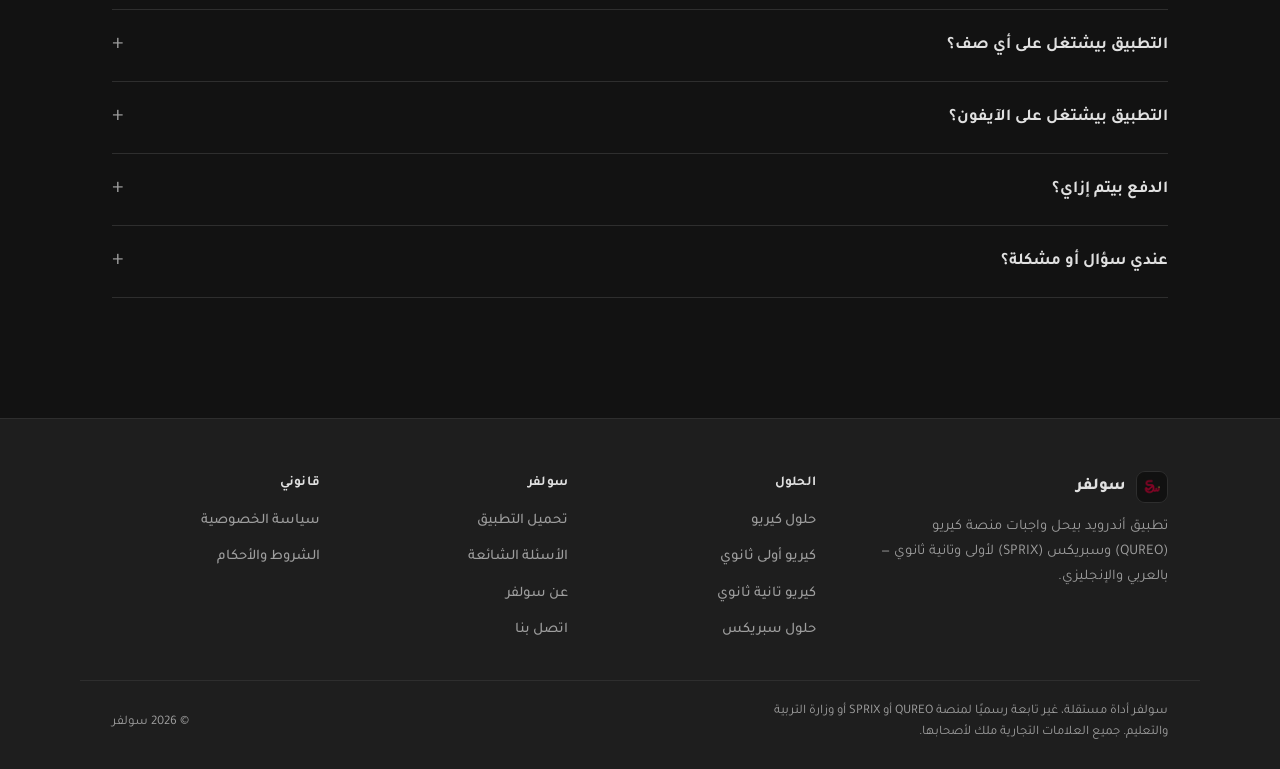
==== commit bbc8ab2e: "release: تحميل APK عبر GitHub Releases + cache-busting + أدوات النشر" ====
--- a/index.html
+++ b/index.html
@@ -55,7 +55,7 @@
         "inLanguage": ["ar", "en"],
         "fileSize": "59.5MB",
         "image": "https://solver-app.site/assets/branding/og-banner.png",
-        "downloadUrl": "https://solver-app.site/downloads/Solver-Platform.apk",
+        "downloadUrl": "https://github.com/omarsayedfrn-cmd/MyWeb/releases/latest/download/Solver-Platform.apk",
         "url": "https://solver-app.site/",
         "description": "تطبيق أندرويد بيفتح دروس منصات QUREO (كيريو) و SPRIX (سبريكس) من جواه ويحل واجبها بالترتيب المطلوب لأولى وتانية ثانوي بالعربي والإنجليزي.",
         "offers": {
@@ -114,7 +114,7 @@
     ]
   }
   </script>
-  <link rel="stylesheet" href="/assets/style.css">
+  <link rel="stylesheet" href="/assets/style.css?v=20261104">
   <script>
     document.documentElement.className += ' js';
     window.setTimeout(function () {
@@ -158,7 +158,7 @@
       <p class="hero-sub">سولفر بيفتح الدروس من جوه التطبيق، يجاوب على الأسئلة بنفس الترتيب اللي المنصة عايزاه، ويوريك كل خطوة في شاشة حية لحد ما كل سؤال يتقفل.</p>
       <p class="geo-answer">سولفر (Solver) هو تطبيق أندرويد بيحل واجبات منصة كيريو (QUREO/كوريو) وسبريكس (SPRIX) التعليمية لطلاب الصف الأول والثاني الثانوي في مصر — بالعربي والإنجليزي — وتحميله مجاني من الصفحة دي.</p>
       <div class="hero-actions">
-        <a class="btn btn-primary btn-big" href="/downloads/Solver-Platform.apk" download>نزّل التطبيق</a>
+        <a class="btn btn-primary btn-big" href="https://github.com/omarsayedfrn-cmd/MyWeb/releases/latest/download/Solver-Platform.apk" rel="noopener">نزّل التطبيق</a>
         <a class="btn btn-ghost btn-big" href="/download">صفحة التحميل</a>
       </div>
       <p class="hero-foot">متاح لأولى وتانية ثانوي، بالعربي والإنجليزي. حجم الملف 59 ميجا تقريبًا.</p>
@@ -354,9 +354,9 @@
   </div>
 </footer>
 
-<script src="/assets/typing.js" defer></script>
-
-<script src="/assets/nav.js" defer></script>
+<script src="/assets/typing.js?v=20261104" defer></script>
+
+<script src="/assets/nav.js?v=20261104" defer></script>
 
 </body>
 </html>
